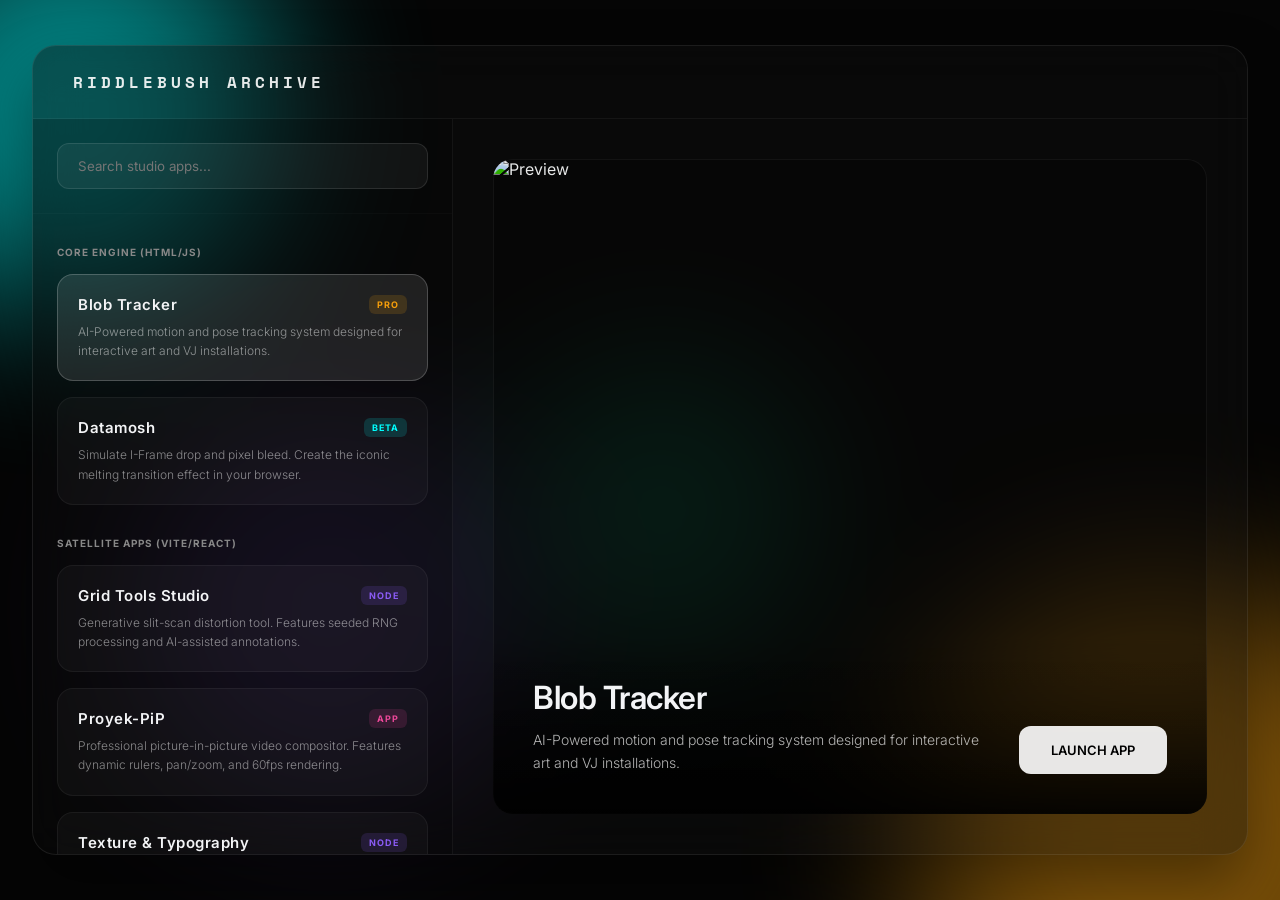
==== index.html @ 9d41159e "Update Lobby Add New App" ====
<!DOCTYPE html>
<html lang="en">
<head>
    <meta charset="UTF-8">
    <meta name="viewport" content="width=device-width, initial-scale=1.0, maximum-scale=1.0, user-scalable=no">
    <title>RBA System | Mega Studio</title>
    <link rel="manifest" href="manifest.json">
    <link rel="apple-touch-icon" href="logo.png">
    
    <style>
        @import url('https://fonts.googleapis.com/css2?family=Inter:wght@300;400;600&family=Space+Mono:wght@400;700&display=swap');

        * { margin: 0; padding: 0; box-sizing: border-box; }

        body {
            font-family: 'Inter', sans-serif;
            background-color: #050505;
            color: #f3f4f6;
            overflow-x: hidden;
            min-height: 100vh;
            display: flex;
            align-items: center;
            justify-content: center;
            position: relative;
        }

        /* --- Ambient Glow Background --- */
        .ambient-bg {
            position: fixed;
            top: 0; left: 0; width: 100vw; height: 100vh;
            overflow: hidden;
            z-index: -1;
            background: #050505;
        }
        .orb {
            position: absolute;
            border-radius: 50%;
            filter: blur(80px);
            opacity: 0.5;
            animation: float 20s infinite ease-in-out alternate;
        }
        .orb-1 { width: 400px; height: 400px; background: #00FFFF; top: -10%; left: -10%; }
        .orb-2 { width: 500px; height: 500px; background: #F59E0B; bottom: -20%; right: -10%; animation-delay: -5s; }
        .orb-3 { width: 300px; height: 300px; background: #10B981; top: 40%; left: 40%; opacity: 0.3; animation-delay: -10s; }
        .orb-4 { width: 400px; height: 400px; background: #8B5CF6; bottom: 10%; left: 10%; opacity: 0.2; animation-delay: -15s; }

        @keyframes float {
            0% { transform: translate(0, 0) scale(1); }
            100% { transform: translate(50px, 50px) scale(1.2); }
        }

        /* --- Glassmorphism Container --- */
        .glass-container {
            width: 95%;
            max-width: 1300px;
            height: 90vh;
            background: rgba(17, 17, 17, 0.4);
            backdrop-filter: blur(24px);
            -webkit-backdrop-filter: blur(24px);
            border: 1px solid rgba(255, 255, 255, 0.08);
            border-radius: 24px;
            box-shadow: 0 30px 60px rgba(0, 0, 0, 0.4);
            display: flex;
            flex-direction: column;
            overflow: hidden;
            position: relative;
        }

        header {
            display: flex;
            justify-content: space-between;
            align-items: center;
            padding: 24px 40px;
            border-bottom: 1px solid rgba(255, 255, 255, 0.05);
        }
        
        .logo { 
            font-family: 'Space Mono', monospace; 
            font-weight: 700; 
            font-size: 16px; 
            letter-spacing: 4px; 
            color: rgba(255, 255, 255, 0.9);
        }

        main {
            display: flex;
            flex: 1;
            overflow: hidden;
        }

        /* Sidebar Glass */
        .sidebar {
            width: 420px;
            border-right: 1px solid rgba(255, 255, 255, 0.05);
            display: flex;
            flex-direction: column;
            background: rgba(0, 0, 0, 0.2);
        }

        .search-container { padding: 24px; border-bottom: 1px solid rgba(255, 255, 255, 0.02);}
        .search-box {
            width: 100%; padding: 14px 20px; 
            background: rgba(255, 255, 255, 0.05); 
            border: 1px solid rgba(255, 255, 255, 0.1);
            border-radius: 12px; color: white; 
            font-family: 'Inter', sans-serif; 
            outline: none; transition: 0.3s;
        }
        .search-box:focus { background: rgba(255, 255, 255, 0.1); border-color: rgba(255, 255, 255, 0.2); }

        .tool-list {
            flex: 1; overflow-y: auto; padding: 24px; 
            display: flex; flex-direction: column; gap: 16px;
        }
        .tool-list::-webkit-scrollbar { width: 4px; }
        .tool-list::-webkit-scrollbar-thumb { background: rgba(255,255,255,0.1); border-radius: 4px; }

        .tool-card {
            background: rgba(255, 255, 255, 0.03); 
            border: 1px solid rgba(255, 255, 255, 0.05); 
            border-radius: 16px; padding: 20px; 
            cursor: pointer; transition: all 0.3s ease;
        }
        .tool-card:hover { 
            background: rgba(255, 255, 255, 0.08); 
            transform: translateY(-2px); 
        }
        .tool-card.active { 
            background: rgba(255, 255, 255, 0.1); 
            border-color: rgba(255, 255, 255, 0.2);
        }

        .tool-header { display: flex; justify-content: space-between; align-items: center; margin-bottom: 8px; }
        .tool-title { font-size: 15px; font-weight: 600; letter-spacing: 0.5px; }
        
        .badge { font-size: 9px; font-weight: 700; padding: 4px 8px; border-radius: 6px; letter-spacing: 1px;}
        .badge.pro { background: rgba(245, 158, 11, 0.15); color: #F59E0B; }
        .badge.beta { background: rgba(0, 255, 255, 0.15); color: #00FFFF; }
        .badge.node { background: rgba(139, 92, 246, 0.15); color: #8B5CF6; } 
        .badge.app { background: rgba(236, 72, 153, 0.15); color: #EC4899; }

        .tool-desc { font-size: 12px; color: rgba(255, 255, 255, 0.5); line-height: 1.6; font-weight: 300;}

        /* Preview Area */
        .preview-area {
            flex: 1; padding: 40px; display: flex; flex-direction: column;
            position: relative; justify-content: center; align-items: center;
        }
        
        .preview-wrapper {
            width: 100%; height: 100%; 
            border-radius: 20px; overflow: hidden;
            position: relative; 
            background: rgba(0, 0, 0, 0.3);
            box-shadow: inset 0 0 0 1px rgba(255, 255, 255, 0.05);
        }

        .preview-image { 
            width: 100%; height: 100%; object-fit: cover; 
            opacity: 0.9; transition: opacity 0.5s ease, transform 6s ease; 
            position: absolute; top: 0; left: 0;
            /* Codedex Vibe: High saturation & contrast */
            filter: saturate(1.5) contrast(1.1);
        }
        
        .preview-wrapper:hover .preview-image {
            transform: scale(1.08); /* Slow zoom effect */
        }
        
        .preview-overlay {
            position: absolute; bottom: 0; left: 0; right: 0; padding: 40px;
            background: linear-gradient(to top, rgba(0,0,0,0.9) 0%, rgba(0,0,0,0) 100%);
            display: flex; justify-content: space-between; align-items: flex-end;
            z-index: 2;
        }

        .preview-info h1 { font-size: 32px; font-weight: 600; margin-bottom: 12px; letter-spacing: -0.5px;}
        .preview-info p { color: rgba(255, 255, 255, 0.7); font-size: 14px; max-width: 450px; line-height: 1.6; font-weight: 300;}

        .launch-btn {
            background: rgba(255, 255, 255, 0.9); color: black; 
            border: none; padding: 16px 32px; border-radius: 12px;
            font-family: 'Inter', sans-serif; font-weight: 600; font-size: 13px; 
            cursor: pointer; transition: 0.3s; 
            text-decoration: none; display: inline-block; white-space: nowrap;
        }
        .launch-btn:hover { background: white; transform: scale(1.02); box-shadow: 0 10px 20px rgba(255, 255, 255, 0.1); }
        .launch-btn.external::after { content: ' ↗'; font-family: 'Space Mono'; font-weight: bold;}

        @media (max-width: 768px) {
            .glass-container { width: 100%; height: 100vh; border-radius: 0; border: none; }
            main { flex-direction: column; }
            header { padding: 20px; }
            .sidebar { width: 100%; border-right: none; overflow: visible; flex: none; height: 50vh;}
            .preview-area { order: -1; padding: 20px; flex: none; height: 40vh; }
            .preview-overlay { padding: 20px; flex-direction: column; align-items: flex-start; gap: 16px; }
            .launch-btn { width: 100%; text-align: center; }
        }
    </style>
</head>
<body>

    <div class="ambient-bg">
        <div class="orb orb-1"></div>
        <div class="orb orb-2"></div>
        <div class="orb orb-3"></div>
        <div class="orb orb-4"></div>
    </div>

    <div class="glass-container">
        <header>
            <div class="logo">RIDDLEBUSH ARCHIVE</div>
        </header>

        <main>
            <aside class="sidebar">
                <div class="search-container">
                    <input type="text" class="search-box" placeholder="Search studio apps...">
                </div>

                <div class="tool-list">
                    <!-- SECTION: CORE TOOLS (LOKAL) -->
                    <div style="font-size: 10px; color: #888; font-weight: 700; letter-spacing: 1px; margin-top: 8px;">CORE ENGINE (HTML/JS)</div>
                    
                    <div class="tool-card active" onclick="selectTool('tracker', this)">
                        <div class="tool-header">
                            <div class="tool-title">Blob Tracker</div>
                            <span class="badge pro">PRO</span>
                        </div>
                        <p class="tool-desc">AI-Powered motion and pose tracking system designed for interactive art and VJ installations.</p>
                    </div>

                    <div class="tool-card" onclick="selectTool('datamosh', this)">
                        <div class="tool-header">
                            <div class="tool-title">Datamosh</div>
                            <span class="badge beta">BETA</span>
                        </div>
                        <p class="tool-desc">Simulate I-Frame drop and pixel bleed. Create the iconic melting transition effect in your browser.</p>
                    </div>

                    <!-- SECTION: SATELLITE APPS (NODE.JS / VITE) -->
                    <div style="font-size: 10px; color: #888; font-weight: 700; letter-spacing: 1px; margin-top: 16px;">SATELLITE APPS (VITE/REACT)</div>

                    <!-- 1. GRID TOOLS -->
                    <div class="tool-card" onclick="selectTool('gridtools', this)">
                        <div class="tool-header">
                            <div class="tool-title">Grid Tools Studio</div>
                            <span class="badge node">NODE</span>
                        </div>
                        <p class="tool-desc">Generative slit-scan distortion tool. Features seeded RNG processing and AI-assisted annotations.</p>
                    </div>

                    <!-- 2. PROYEK PiP -->
                    <div class="tool-card" onclick="selectTool('proyek_pip', this)">
                        <div class="tool-header">
                            <div class="tool-title">Proyek-PiP</div>
                            <span class="badge app">APP</span>
                        </div>
                        <p class="tool-desc">Professional picture-in-picture video compositor. Features dynamic rulers, pan/zoom, and 60fps rendering.</p>
                    </div>

                    <!-- 3. EDITOR TTS -->
                    <div class="tool-card" onclick="selectTool('editor_tts', this)">
                        <div class="tool-header">
                            <div class="tool-title">Texture & Typography</div>
                            <span class="badge node">NODE</span>
                        </div>
                        <p class="tool-desc">Advanced typography and texture layout studio. Create cyberpunk grids, poster collages, and dynamic blending.</p>
                    </div>

                    <!-- 4. BLUEPRINT GENERATOR (APLIKASI BARU KITA) -->
                    <div class="tool-card" onclick="selectTool('generator', this)">
                        <div class="tool-header">
                            <div class="tool-title">Blueprint Data Engine</div>
                            <span class="badge node">NODE</span>
                        </div>
                        <p class="tool-desc">Generative architectural blueprints, custom typography stamps, and data-driven assets with dynamic gravity nodes.</p>
                    </div>
                </div>
            </aside>

            <section class="preview-area">
                <div class="preview-wrapper">
                    <!-- Default image to Blob Tracker -->
                    <img id="preview-img" src="https://images.unsplash.com/photo-1618005182384-a83a8bd57fbe?q=80&w=1000&auto=format&fit=crop" class="preview-image" alt="Preview">
                    
                    <div class="preview-overlay">
                        <div class="preview-info">
                            <h1 id="preview-title">Blob Tracker</h1>
                            <p id="preview-desc">AI-Powered motion and pose tracking system designed for interactive art and VJ installations.</p>
                        </div>
                        <a class='launch-btn' href='tracker.html' id='launch-link'>
                            LAUNCH APP
                        </a>
                    </div>
                </div>
            </section>
        </main>
    </div>

    <script>
        const tools = {
            // --- CORE TOOLS (SAME DIRECTORY) ---
            'tracker': {
                title: 'Blob Tracker',
                desc: 'AI-Powered motion and pose tracking system designed for interactive art and VJ installations.',
                // 3D Fluid Glass
                img: 'https://images.unsplash.com/photo-1618005182384-a83a8bd57fbe?q=80&w=1000&auto=format&fit=crop', 
                link: 'tracker.html',
                isExternal: false
            },
            'datamosh': {
                title: 'Datamosh',
                desc: 'Simulate I-Frame drop and pixel bleed. Create the iconic melting transition effect directly in your browser.',
                // 3D Glitchy Blocks
                img: 'https://images.unsplash.com/photo-1604871000636-074fa5117945?q=80&w=1000&auto=format&fit=crop', 
                link: 'datamosh.html',
                isExternal: false
            },

            // --- SATELLITE APPS (EXTERNAL VITE/NODE.JS) ---
            'gridtools': {
                title: 'Grid Tools Studio',
                desc: 'Generative slit-scan distortion tool. Features seeded RNG processing and AI-assisted aesthetic keyword annotations.',
                // 3D Neon Grid / Lasers
                img: 'https://images.unsplash.com/photo-1614850523459-c2f4c699c52e?q=80&w=1000&auto=format&fit=crop', 
                link: 'https://gridtools-liard.vercel.app', 
                isExternal: true
            },
            'proyek_pip': {
                title: 'Proyek-PiP Compositor',
                desc: 'Professional picture-in-picture video compositor. Features dynamic rulers, pan/zoom workspace, and 60fps real-time rendering.',
                // 3D Floating Isometric UI Glass
                img: 'https://images.unsplash.com/photo-1633412802994-5c058f151b66?q=80&w=1000&auto=format&fit=crop', 
                link: 'https://pip-editor.vercel.app',
                isExternal: true
            },
            'editor_tts': {
                title: 'Texture & Typography Studio',
                desc: 'Advanced typography and texture layout studio. Create cyberpunk grids, poster collages, and dynamic layer blending.',
                // 3D Vibrant Abstract Shapes
                img: 'https://images.unsplash.com/photo-1620641788421-7a1c342ea42e?q=80&w=1000&auto=format&fit=crop', 
                link: 'https://editor-tts.vercel.app',
                isExternal: true
            },
            
            // --- APLIKASI BARU (BLUEPRINT DATA ENGINE) ---
            'generator': {
                title: 'Blueprint Data Engine',
                desc: 'Create generative architectural blueprints, custom typography stamps, and data-driven visual assets with dynamic gravity nodes.',
                // GAMBAR UNGU-BIRU ABSTRAK YANG DIJAMIN 100% BEKERJA 
                img: 'https://images.unsplash.com/photo-1579546929518-9e396f3cc809?q=80&w=1000&auto=format&fit=crop', 
                link: 'https://riddlebush-generator.vercel.app/',
                isExternal: true
            }
        };

        function selectTool(toolId, element) {
            document.querySelectorAll('.tool-card').forEach(card => card.classList.remove('active'));
            element.classList.add('active');

            const data = tools[toolId];
            
            // Image transition animation
            const imgEl = document.getElementById('preview-img');
            imgEl.style.opacity = 0;
            setTimeout(() => {
                imgEl.src = data.img;
                imgEl.style.opacity = 0.9; // Match CSS opacity
            }, 300);
            
            document.getElementById('preview-title').textContent = data.title;
            document.getElementById('preview-desc').textContent = data.desc;
            
            const launchBtn = document.getElementById('launch-link');
            launchBtn.href = data.link;

            // Handle external apps (open in new tab & update styling)
            if (data.isExternal) {
                launchBtn.target = '_blank';
                launchBtn.textContent = 'LAUNCH EXTERNAL APP';
                launchBtn.classList.add('external');
            } else {
                launchBtn.target = '_self';
                launchBtn.textContent = 'LAUNCH APP';
                launchBtn.classList.remove('external');
            }
        }
        
        // PWA Setup
        const isSecureEnv = window.location.protocol === 'https:' || window.location.protocol === 'http:';
        if ('serviceWorker' in navigator && isSecureEnv && !window.location.href.startsWith('blob:')) {
            window.addEventListener('load', () => {
                navigator.serviceWorker.register('./sw.js').then(reg => {
                    reg.onupdatefound = () => {
                        const installingWorker = reg.installing;
                        installingWorker.onstatechange = () => {
                            if (installingWorker.state === 'installed' && navigator.serviceWorker.controller) {
                                window.location.reload();
                            }
                        };
                    };
                }).catch(err => console.log('Service Worker Error:', err));
            });
        }
    </script>
</body>
</html>
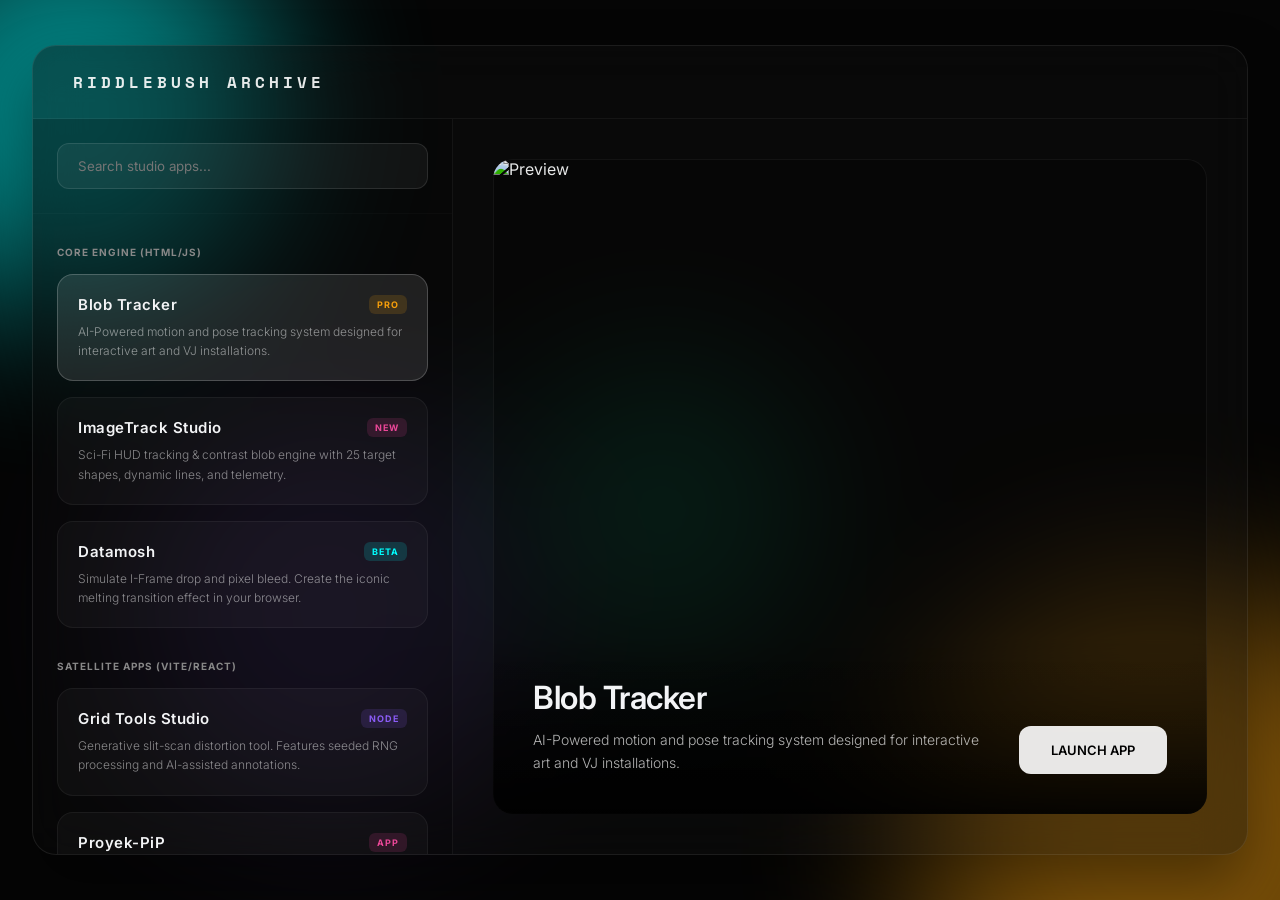
==== commit 826cb109: "Add ImageTrack Studio as new core app" ====
--- a/index.html
+++ b/index.html
@@ -230,6 +230,14 @@
                         <p class="tool-desc">AI-Powered motion and pose tracking system designed for interactive art and VJ installations.</p>
                     </div>
 
+                    <div class="tool-card" onclick="selectTool('imagetrack', this)">
+                        <div class="tool-header">
+                            <div class="tool-title">ImageTrack Studio</div>
+                            <span class="badge app">NEW</span>
+                        </div>
+                        <p class="tool-desc">Sci-Fi HUD tracking & contrast blob engine with 25 target shapes, dynamic lines, and telemetry.</p>
+                    </div>
+
                     <div class="tool-card" onclick="selectTool('datamosh', this)">
                         <div class="tool-header">
                             <div class="tool-title">Datamosh</div>
@@ -309,6 +317,14 @@
                 link: 'tracker.html',
                 isExternal: false
             },
+            'imagetrack': {
+                title: 'ImageTrack Studio',
+                desc: 'Creative object & contrast HUD tracking system with 25 customizable target shapes, algorithmic scan modes, and generative lines.',
+                // Futuristic Cyberpunk HUD Network
+                img: 'https://images.unsplash.com/photo-1550751827-4bd374c3f58b?q=80&w=1000&auto=format&fit=crop', 
+                link: 'imagetrack/index.html',
+                isExternal: false
+            },
             'datamosh': {
                 title: 'Datamosh',
                 desc: 'Simulate I-Frame drop and pixel bleed. Create the iconic melting transition effect directly in your browser.',
@@ -324,7 +340,7 @@
                 desc: 'Generative slit-scan distortion tool. Features seeded RNG processing and AI-assisted aesthetic keyword annotations.',
                 // 3D Neon Grid / Lasers
                 img: 'https://images.unsplash.com/photo-1614850523459-c2f4c699c52e?q=80&w=1000&auto=format&fit=crop', 
-                link: 'https://gridtools-liard.vercel.app', 
+                link: 'https://riddlebushgridtools.vercel.app/', 
                 isExternal: true
             },
             'proyek_pip': {
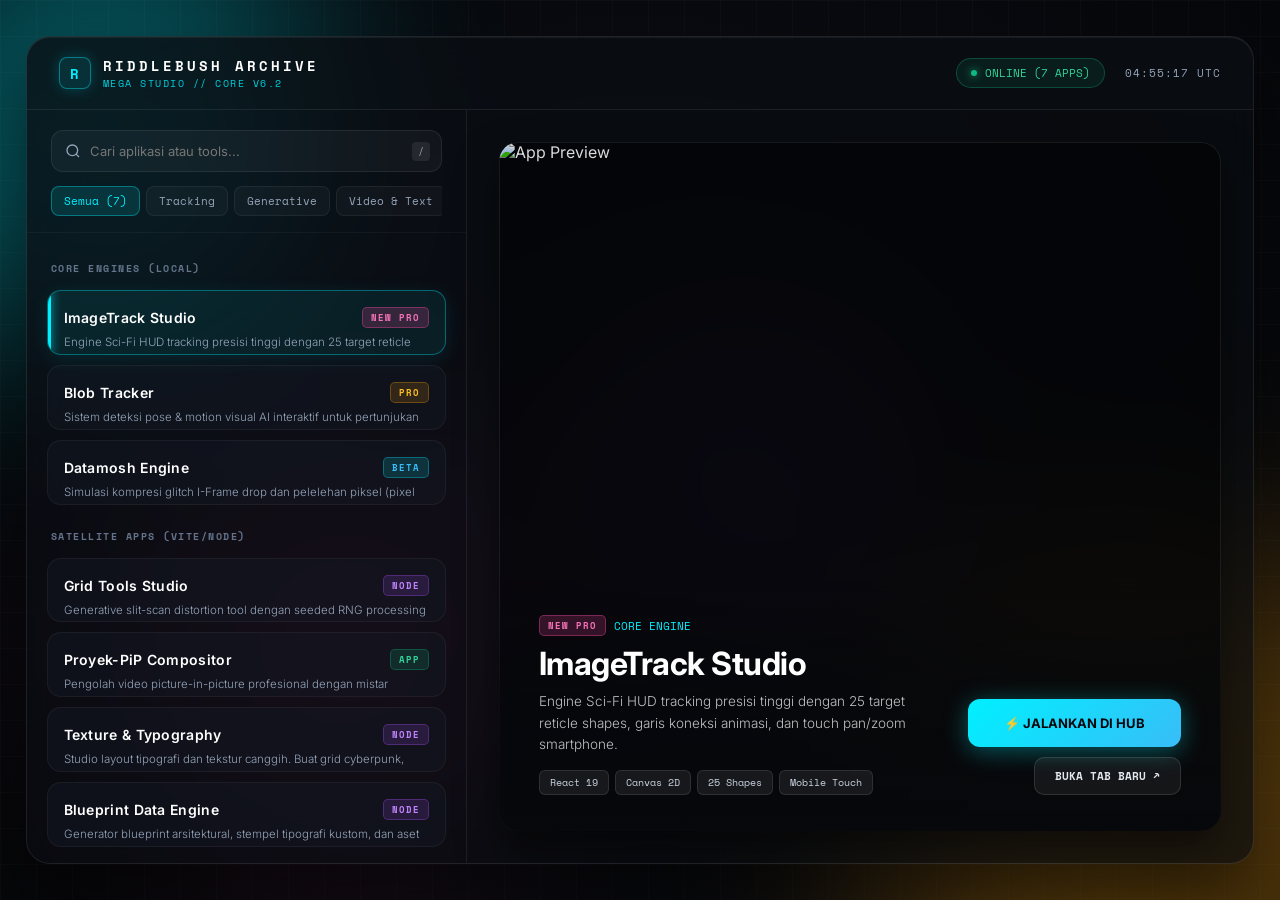
==== commit 2bfa1a53: "Update index" ====
--- a/index.html
+++ b/index.html
@@ -1,200 +1,609 @@
 <!DOCTYPE html>
-<html lang="en">
+<html lang="id">
 <head>
     <meta charset="UTF-8">
     <meta name="viewport" content="width=device-width, initial-scale=1.0, maximum-scale=1.0, user-scalable=no">
-    <title>RBA System | Mega Studio</title>
+    <title>RBA System | Mega Studio Hub</title>
     <link rel="manifest" href="manifest.json">
     <link rel="apple-touch-icon" href="logo.png">
+    <link rel="icon" type="image/png" href="logo.png">
+    
+    <link rel="preconnect" href="https://fonts.googleapis.com">
+    <link rel="preconnect" href="https://fonts.gstatic.com" crossorigin>
+    <link href="https://fonts.googleapis.com/css2?family=Inter:wght@300;400;500;600;700&family=Space+Mono:ital,wght@0,400;0,700;1,400&display=swap" rel="stylesheet">
     
     <style>
-        @import url('https://fonts.googleapis.com/css2?family=Inter:wght@300;400;600&family=Space+Mono:wght@400;700&display=swap');
+        :root {
+            --bg-base: #06070a;
+            --surface-glass: rgba(14, 17, 24, 0.65);
+            --surface-card: rgba(22, 27, 38, 0.45);
+            --surface-hover: rgba(32, 40, 58, 0.6);
+            --border-glass: rgba(255, 255, 255, 0.08);
+            --border-focus: rgba(0, 240, 255, 0.4);
+            --accent-cyan: #00f0ff;
+            --accent-amber: #f59e0b;
+            --accent-emerald: #10b981;
+            --accent-purple: #a855f7;
+            --accent-pink: #ec4899;
+            --text-main: #f8fafc;
+            --text-muted: #94a3b8;
+        }
 
         * { margin: 0; padding: 0; box-sizing: border-box; }
 
         body {
             font-family: 'Inter', sans-serif;
-            background-color: #050505;
-            color: #f3f4f6;
+            background-color: var(--bg-base);
+            color: var(--text-main);
             overflow-x: hidden;
             min-height: 100vh;
             display: flex;
             align-items: center;
             justify-content: center;
             position: relative;
-        }
-
-        /* --- Ambient Glow Background --- */
+            user-select: none;
+        }
+
+        /* --- Ambient Background Glow Orbs --- */
         .ambient-bg {
             position: fixed;
             top: 0; left: 0; width: 100vw; height: 100vh;
             overflow: hidden;
             z-index: -1;
-            background: #050505;
+            background: radial-gradient(circle at 50% 50%, #0c0f17 0%, #06070a 100%);
         }
         .orb {
             position: absolute;
             border-radius: 50%;
-            filter: blur(80px);
-            opacity: 0.5;
-            animation: float 20s infinite ease-in-out alternate;
-        }
-        .orb-1 { width: 400px; height: 400px; background: #00FFFF; top: -10%; left: -10%; }
-        .orb-2 { width: 500px; height: 500px; background: #F59E0B; bottom: -20%; right: -10%; animation-delay: -5s; }
-        .orb-3 { width: 300px; height: 300px; background: #10B981; top: 40%; left: 40%; opacity: 0.3; animation-delay: -10s; }
-        .orb-4 { width: 400px; height: 400px; background: #8B5CF6; bottom: 10%; left: 10%; opacity: 0.2; animation-delay: -15s; }
+            filter: blur(100px);
+            opacity: 0.35;
+            animation: float 25s infinite ease-in-out alternate;
+        }
+        .orb-1 { width: 450px; height: 450px; background: var(--accent-cyan); top: -10%; left: -10%; }
+        .orb-2 { width: 550px; height: 550px; background: var(--accent-amber); bottom: -20%; right: -10%; animation-delay: -6s; }
+        .orb-3 { width: 350px; height: 350px; background: var(--accent-purple); top: 35%; left: 45%; opacity: 0.25; animation-delay: -12s; }
+        .orb-4 { width: 420px; height: 420px; background: var(--accent-pink); bottom: 5%; left: 10%; opacity: 0.2; animation-delay: -18s; }
 
         @keyframes float {
             0% { transform: translate(0, 0) scale(1); }
-            100% { transform: translate(50px, 50px) scale(1.2); }
-        }
-
-        /* --- Glassmorphism Container --- */
+            50% { transform: translate(40px, -30px) scale(1.15); }
+            100% { transform: translate(-30px, 50px) scale(0.95); }
+        }
+
+        /* Subtle grid overlay */
+        .ambient-grid {
+            position: fixed;
+            inset: 0;
+            background-image: linear-gradient(rgba(255, 255, 255, 0.02) 1px, transparent 1px),
+                              linear-gradient(90deg, rgba(255, 255, 255, 0.02) 1px, transparent 1px);
+            background-size: 36px 36px;
+            pointer-events: none;
+            z-index: -1;
+        }
+
+        /* --- Glass Container --- */
         .glass-container {
-            width: 95%;
-            max-width: 1300px;
-            height: 90vh;
-            background: rgba(17, 17, 17, 0.4);
-            backdrop-filter: blur(24px);
-            -webkit-backdrop-filter: blur(24px);
-            border: 1px solid rgba(255, 255, 255, 0.08);
+            width: 96%;
+            max-width: 1360px;
+            height: 92vh;
+            background: var(--surface-glass);
+            backdrop-filter: blur(28px);
+            -webkit-backdrop-filter: blur(28px);
+            border: 1px solid var(--border-glass);
             border-radius: 24px;
-            box-shadow: 0 30px 60px rgba(0, 0, 0, 0.4);
+            box-shadow: 0 35px 70px rgba(0, 0, 0, 0.6), inset 0 1px 0 rgba(255, 255, 255, 0.1);
             display: flex;
             flex-direction: column;
             overflow: hidden;
             position: relative;
         }
 
+        /* --- Header --- */
         header {
             display: flex;
             justify-content: space-between;
             align-items: center;
-            padding: 24px 40px;
-            border-bottom: 1px solid rgba(255, 255, 255, 0.05);
-        }
-        
-        .logo { 
-            font-family: 'Space Mono', monospace; 
-            font-weight: 700; 
-            font-size: 16px; 
-            letter-spacing: 4px; 
-            color: rgba(255, 255, 255, 0.9);
-        }
-
+            padding: 18px 32px;
+            border-bottom: 1px solid var(--border-glass);
+            background: rgba(8, 10, 15, 0.4);
+        }
+
+        .brand {
+            display: flex;
+            align-items: center;
+            gap: 12px;
+        }
+        .brand-logo {
+            width: 32px;
+            height: 32px;
+            border-radius: 8px;
+            background: rgba(0, 240, 255, 0.1);
+            border: 1px solid rgba(0, 240, 255, 0.4);
+            display: flex;
+            align-items: center;
+            justify-content: center;
+            color: var(--accent-cyan);
+            font-family: 'Space Mono', monospace;
+            font-weight: 700;
+            font-size: 14px;
+            box-shadow: 0 0 15px rgba(0, 240, 255, 0.2);
+        }
+        .brand-text {
+            display: flex;
+            flex-direction: column;
+        }
+        .logo-title {
+            font-family: 'Space Mono', monospace;
+            font-weight: 700;
+            font-size: 14px;
+            letter-spacing: 3px;
+            color: #ffffff;
+        }
+        .logo-sub {
+            font-size: 10px;
+            color: var(--accent-cyan);
+            letter-spacing: 1.5px;
+            font-family: 'Space Mono', monospace;
+            opacity: 0.85;
+        }
+
+        .header-status {
+            display: flex;
+            align-items: center;
+            gap: 20px;
+            font-family: 'Space Mono', monospace;
+            font-size: 11px;
+        }
+        .status-pill {
+            display: flex;
+            align-items: center;
+            gap: 8px;
+            padding: 6px 14px;
+            border-radius: 20px;
+            background: rgba(16, 185, 129, 0.1);
+            border: 1px solid rgba(16, 185, 129, 0.3);
+            color: #34d399;
+        }
+        .status-dot {
+            width: 6px;
+            height: 6px;
+            border-radius: 50%;
+            background: #10b981;
+            box-shadow: 0 0 8px #10b981;
+            animation: pulse 2s infinite;
+        }
+        @keyframes pulse {
+            0%, 100% { opacity: 1; transform: scale(1); }
+            50% { opacity: 0.4; transform: scale(0.8); }
+        }
+
+        .clock-display {
+            color: var(--text-muted);
+            letter-spacing: 1px;
+        }
+
+        /* --- Main Workspace --- */
         main {
             display: flex;
             flex: 1;
             overflow: hidden;
-        }
-
-        /* Sidebar Glass */
+            position: relative;
+        }
+
+        /* --- Left Sidebar / Tools Explorer --- */
         .sidebar {
-            width: 420px;
-            border-right: 1px solid rgba(255, 255, 255, 0.05);
+            width: 440px;
+            border-right: 1px solid var(--border-glass);
             display: flex;
             flex-direction: column;
+            background: rgba(6, 8, 12, 0.35);
+        }
+
+        .sidebar-controls {
+            padding: 20px 24px 14px 24px;
+            display: flex;
+            flex-direction: column;
+            gap: 14px;
+            border-bottom: 1px solid rgba(255, 255, 255, 0.04);
+        }
+
+        .search-box-wrapper {
+            position: relative;
+            display: flex;
+            align-items: center;
+        }
+        .search-box {
+            width: 100%;
+            padding: 12px 16px 12px 38px;
+            background: rgba(255, 255, 255, 0.04);
+            border: 1px solid rgba(255, 255, 255, 0.08);
+            border-radius: 12px;
+            color: white;
+            font-family: 'Inter', sans-serif;
+            font-size: 13px;
+            outline: none;
+            transition: all 0.25s ease;
+        }
+        .search-box:focus {
+            background: rgba(255, 255, 255, 0.08);
+            border-color: var(--accent-cyan);
+            box-shadow: 0 0 20px rgba(0, 240, 255, 0.15);
+        }
+        .search-icon {
+            position: absolute;
+            left: 14px;
+            color: var(--text-muted);
+            pointer-events: none;
+        }
+        .search-shortcut {
+            position: absolute;
+            right: 12px;
+            font-family: 'Space Mono', monospace;
+            font-size: 10px;
+            background: rgba(255, 255, 255, 0.08);
+            padding: 2px 6px;
+            border-radius: 4px;
+            color: var(--text-muted);
+            pointer-events: none;
+        }
+
+        /* Category Filter Tabs */
+        .filter-tabs {
+            display: flex;
+            gap: 6px;
+            overflow-x: auto;
+            scrollbar-width: none;
+            padding-bottom: 2px;
+        }
+        .filter-tabs::-webkit-scrollbar { display: none; }
+
+        .filter-btn {
+            padding: 6px 12px;
+            border-radius: 8px;
+            background: rgba(255, 255, 255, 0.03);
+            border: 1px solid rgba(255, 255, 255, 0.06);
+            color: var(--text-muted);
+            font-size: 11px;
+            font-weight: 500;
+            font-family: 'Space Mono', monospace;
+            cursor: pointer;
+            white-space: nowrap;
+            transition: all 0.2s;
+        }
+        .filter-btn:hover {
+            color: white;
+            background: rgba(255, 255, 255, 0.08);
+        }
+        .filter-btn.active {
+            color: var(--accent-cyan);
+            background: rgba(0, 240, 255, 0.12);
+            border-color: rgba(0, 240, 255, 0.35);
+        }
+
+        /* Tool Cards List */
+        .tool-list {
+            flex: 1;
+            overflow-y: auto;
+            padding: 16px 20px;
+            display: flex;
+            flex-direction: column;
+            gap: 10px;
+        }
+        .tool-list::-webkit-scrollbar { width: 5px; }
+        .tool-list::-webkit-scrollbar-thumb {
+            background: rgba(255, 255, 255, 0.1);
+            border-radius: 4px;
+        }
+
+        .category-header {
+            font-size: 10px;
+            color: #64748b;
+            font-family: 'Space Mono', monospace;
+            font-weight: 700;
+            letter-spacing: 1.5px;
+            margin: 12px 4px 4px 4px;
+            text-transform: uppercase;
+        }
+
+        .tool-card {
+            background: var(--surface-card);
+            border: 1px solid rgba(255, 255, 255, 0.05);
+            border-radius: 14px;
+            padding: 16px;
+            cursor: pointer;
+            transition: all 0.25s cubic-bezier(0.16, 1, 0.3, 1);
+            position: relative;
+            overflow: hidden;
+        }
+        .tool-card::before {
+            content: "";
+            position: absolute;
+            top: 0; left: 0; width: 3px; height: 100%;
+            background: transparent;
+            transition: all 0.25s;
+        }
+        .tool-card:hover {
+            background: var(--surface-hover);
+            transform: translateY(-2px);
+            border-color: rgba(255, 255, 255, 0.12);
+        }
+        .tool-card.active {
+            background: rgba(0, 240, 255, 0.08);
+            border-color: rgba(0, 240, 255, 0.35);
+            box-shadow: 0 4px 20px rgba(0, 240, 255, 0.1);
+        }
+        .tool-card.active::before {
+            background: var(--accent-cyan);
+            box-shadow: 0 0 10px var(--accent-cyan);
+        }
+
+        .tool-header {
+            display: flex;
+            justify-content: space-between;
+            align-items: center;
+            margin-bottom: 6px;
+        }
+        .tool-title {
+            font-size: 14px;
+            font-weight: 600;
+            letter-spacing: 0.3px;
+            color: #ffffff;
+        }
+
+        .badge {
+            font-size: 9px;
+            font-weight: 700;
+            font-family: 'Space Mono', monospace;
+            padding: 3px 8px;
+            border-radius: 5px;
+            letter-spacing: 1px;
+            text-transform: uppercase;
+        }
+        .badge.new { background: rgba(236, 72, 153, 0.2); color: #f472b6; border: 1px solid rgba(236, 72, 153, 0.4); }
+        .badge.pro { background: rgba(245, 158, 11, 0.15); color: #fbbf24; border: 1px solid rgba(245, 158, 11, 0.3); }
+        .badge.beta { background: rgba(0, 240, 255, 0.15); color: #38bdf8; border: 1px solid rgba(0, 240, 255, 0.3); }
+        .badge.node { background: rgba(168, 85, 247, 0.15); color: #c084fc; border: 1px solid rgba(168, 85, 247, 0.3); }
+        .badge.app { background: rgba(16, 185, 129, 0.15); color: #34d399; border: 1px solid rgba(16, 185, 129, 0.3); }
+
+        .tool-desc {
+            font-size: 11.5px;
+            color: var(--text-muted);
+            line-height: 1.5;
+            font-weight: 300;
+        }
+
+        /* --- Right Preview Area --- */
+        .preview-area {
+            flex: 1;
+            padding: 32px;
+            display: flex;
+            flex-direction: column;
+            position: relative;
+            justify-content: center;
+            align-items: center;
             background: rgba(0, 0, 0, 0.2);
         }
 
-        .search-container { padding: 24px; border-bottom: 1px solid rgba(255, 255, 255, 0.02);}
-        .search-box {
-            width: 100%; padding: 14px 20px; 
-            background: rgba(255, 255, 255, 0.05); 
+        .preview-wrapper {
+            width: 100%;
+            height: 100%;
+            border-radius: 20px;
+            overflow: hidden;
+            position: relative;
+            background: rgba(0, 0, 0, 0.5);
+            box-shadow: inset 0 0 0 1px rgba(255, 255, 255, 0.08), 0 20px 40px rgba(0, 0, 0, 0.5);
+        }
+
+        .preview-image {
+            width: 100%;
+            height: 100%;
+            object-fit: cover;
+            opacity: 0.85;
+            transition: opacity 0.4s ease, transform 6s cubic-bezier(0.16, 1, 0.3, 1);
+            position: absolute;
+            top: 0; left: 0;
+            filter: saturate(1.4) contrast(1.1);
+        }
+        .preview-wrapper:hover .preview-image {
+            transform: scale(1.05);
+        }
+
+        .preview-overlay {
+            position: absolute;
+            bottom: 0; left: 0; right: 0;
+            padding: 36px 40px;
+            background: linear-gradient(to top, rgba(6, 8, 12, 0.95) 0%, rgba(6, 8, 12, 0.6) 60%, transparent 100%);
+            display: flex;
+            justify-content: space-between;
+            align-items: flex-end;
+            z-index: 2;
+            gap: 24px;
+        }
+
+        .preview-info {
+            max-width: 600px;
+        }
+        .preview-meta {
+            display: flex;
+            align-items: center;
+            gap: 8px;
+            margin-bottom: 8px;
+        }
+        .preview-tags {
+            display: flex;
+            gap: 6px;
+            flex-wrap: wrap;
+            margin-top: 14px;
+        }
+        .tag-pill {
+            font-size: 10px;
+            font-family: 'Space Mono', monospace;
+            padding: 4px 10px;
+            border-radius: 6px;
+            background: rgba(255, 255, 255, 0.07);
             border: 1px solid rgba(255, 255, 255, 0.1);
-            border-radius: 12px; color: white; 
-            font-family: 'Inter', sans-serif; 
-            outline: none; transition: 0.3s;
-        }
-        .search-box:focus { background: rgba(255, 255, 255, 0.1); border-color: rgba(255, 255, 255, 0.2); }
-
-        .tool-list {
-            flex: 1; overflow-y: auto; padding: 24px; 
-            display: flex; flex-direction: column; gap: 16px;
-        }
-        .tool-list::-webkit-scrollbar { width: 4px; }
-        .tool-list::-webkit-scrollbar-thumb { background: rgba(255,255,255,0.1); border-radius: 4px; }
-
-        .tool-card {
-            background: rgba(255, 255, 255, 0.03); 
-            border: 1px solid rgba(255, 255, 255, 0.05); 
-            border-radius: 16px; padding: 20px; 
-            cursor: pointer; transition: all 0.3s ease;
-        }
-        .tool-card:hover { 
-            background: rgba(255, 255, 255, 0.08); 
-            transform: translateY(-2px); 
-        }
-        .tool-card.active { 
-            background: rgba(255, 255, 255, 0.1); 
-            border-color: rgba(255, 255, 255, 0.2);
-        }
-
-        .tool-header { display: flex; justify-content: space-between; align-items: center; margin-bottom: 8px; }
-        .tool-title { font-size: 15px; font-weight: 600; letter-spacing: 0.5px; }
-        
-        .badge { font-size: 9px; font-weight: 700; padding: 4px 8px; border-radius: 6px; letter-spacing: 1px;}
-        .badge.pro { background: rgba(245, 158, 11, 0.15); color: #F59E0B; }
-        .badge.beta { background: rgba(0, 255, 255, 0.15); color: #00FFFF; }
-        .badge.node { background: rgba(139, 92, 246, 0.15); color: #8B5CF6; } 
-        .badge.app { background: rgba(236, 72, 153, 0.15); color: #EC4899; }
-
-        .tool-desc { font-size: 12px; color: rgba(255, 255, 255, 0.5); line-height: 1.6; font-weight: 300;}
-
-        /* Preview Area */
-        .preview-area {
-            flex: 1; padding: 40px; display: flex; flex-direction: column;
-            position: relative; justify-content: center; align-items: center;
-        }
-        
-        .preview-wrapper {
-            width: 100%; height: 100%; 
-            border-radius: 20px; overflow: hidden;
-            position: relative; 
-            background: rgba(0, 0, 0, 0.3);
-            box-shadow: inset 0 0 0 1px rgba(255, 255, 255, 0.05);
-        }
-
-        .preview-image { 
-            width: 100%; height: 100%; object-fit: cover; 
-            opacity: 0.9; transition: opacity 0.5s ease, transform 6s ease; 
-            position: absolute; top: 0; left: 0;
-            /* Codedex Vibe: High saturation & contrast */
-            filter: saturate(1.5) contrast(1.1);
-        }
-        
-        .preview-wrapper:hover .preview-image {
-            transform: scale(1.08); /* Slow zoom effect */
-        }
-        
-        .preview-overlay {
-            position: absolute; bottom: 0; left: 0; right: 0; padding: 40px;
-            background: linear-gradient(to top, rgba(0,0,0,0.9) 0%, rgba(0,0,0,0) 100%);
-            display: flex; justify-content: space-between; align-items: flex-end;
-            z-index: 2;
-        }
-
-        .preview-info h1 { font-size: 32px; font-weight: 600; margin-bottom: 12px; letter-spacing: -0.5px;}
-        .preview-info p { color: rgba(255, 255, 255, 0.7); font-size: 14px; max-width: 450px; line-height: 1.6; font-weight: 300;}
-
-        .launch-btn {
-            background: rgba(255, 255, 255, 0.9); color: black; 
-            border: none; padding: 16px 32px; border-radius: 12px;
-            font-family: 'Inter', sans-serif; font-weight: 600; font-size: 13px; 
-            cursor: pointer; transition: 0.3s; 
-            text-decoration: none; display: inline-block; white-space: nowrap;
-        }
-        .launch-btn:hover { background: white; transform: scale(1.02); box-shadow: 0 10px 20px rgba(255, 255, 255, 0.1); }
-        .launch-btn.external::after { content: ' ↗'; font-family: 'Space Mono'; font-weight: bold;}
-
-        @media (max-width: 768px) {
-            .glass-container { width: 100%; height: 100vh; border-radius: 0; border: none; }
+            color: #cbd5e1;
+        }
+
+        .preview-info h1 {
+            font-size: 32px;
+            font-weight: 700;
+            letter-spacing: -0.5px;
+            color: #ffffff;
+            margin-bottom: 8px;
+        }
+        .preview-info p {
+            color: rgba(255, 255, 255, 0.75);
+            font-size: 13.5px;
+            line-height: 1.6;
+            font-weight: 300;
+        }
+
+        .preview-actions {
+            display: flex;
+            flex-direction: column;
+            gap: 10px;
+            align-items: flex-end;
+        }
+
+        .launch-btn-primary {
+            background: linear-gradient(135deg, #00f0ff 0%, #38bdf8 100%);
+            color: #05070d;
+            border: none;
+            padding: 16px 36px;
+            border-radius: 12px;
+            font-family: 'Inter', sans-serif;
+            font-weight: 700;
+            font-size: 13px;
+            cursor: pointer;
+            transition: all 0.25s ease;
+            text-decoration: none;
+            display: inline-flex;
+            align-items: center;
+            gap: 8px;
+            white-space: nowrap;
+            box-shadow: 0 4px 25px rgba(0, 240, 255, 0.35);
+        }
+        .launch-btn-primary:hover {
+            transform: translateY(-2px) scale(1.02);
+            box-shadow: 0 6px 30px rgba(0, 240, 255, 0.5);
+            background: #ffffff;
+        }
+        .launch-btn-primary:active { transform: scale(0.98); }
+
+        .launch-btn-secondary {
+            background: rgba(255, 255, 255, 0.06);
+            color: #e2e8f0;
+            border: 1px solid rgba(255, 255, 255, 0.12);
+            padding: 10px 20px;
+            border-radius: 10px;
+            font-family: 'Space Mono', monospace;
+            font-size: 11px;
+            font-weight: 600;
+            cursor: pointer;
+            transition: 0.2s;
+            text-decoration: none;
+            display: inline-flex;
+            align-items: center;
+            gap: 6px;
+        }
+        .launch-btn-secondary:hover {
+            background: rgba(255, 255, 255, 0.12);
+            border-color: rgba(255, 255, 255, 0.25);
+            color: #ffffff;
+        }
+
+        /* --- Fullscreen In-App Runner Frame (Modal) --- */
+        .app-runner-overlay {
+            position: fixed;
+            inset: 0;
+            background: #06070a;
+            z-index: 100;
+            display: none;
+            flex-direction: column;
+        }
+        .app-runner-overlay.open { display: flex; }
+
+        .runner-nav {
+            height: 48px;
+            background: #0d111a;
+            border-bottom: 1px solid rgba(255, 255, 255, 0.08);
+            display: flex;
+            justify-content: space-between;
+            align-items: center;
+            padding: 0 20px;
+        }
+        .runner-title-box {
+            display: flex;
+            align-items: center;
+            gap: 12px;
+            font-family: 'Space Mono', monospace;
+            font-size: 12px;
+            font-weight: 700;
+        }
+        .back-hub-btn {
+            background: rgba(0, 240, 255, 0.1);
+            color: var(--accent-cyan);
+            border: 1px solid rgba(0, 240, 255, 0.3);
+            padding: 6px 14px;
+            border-radius: 8px;
+            font-family: 'Space Mono', monospace;
+            font-size: 11px;
+            font-weight: 700;
+            cursor: pointer;
+            transition: all 0.2s;
+        }
+        .back-hub-btn:hover {
+            background: var(--accent-cyan);
+            color: #000;
+        }
+        .runner-iframe {
+            flex: 1;
+            width: 100%;
+            height: 100%;
+            border: none;
+            background: #000;
+        }
+
+        /* --- Mobile Responsive Rules --- */
+        @media (max-width: 900px) {
+            .glass-container {
+                width: 100%;
+                height: 100vh;
+                border-radius: 0;
+                border: none;
+            }
             main { flex-direction: column; }
-            header { padding: 20px; }
-            .sidebar { width: 100%; border-right: none; overflow: visible; flex: none; height: 50vh;}
-            .preview-area { order: -1; padding: 20px; flex: none; height: 40vh; }
-            .preview-overlay { padding: 20px; flex-direction: column; align-items: flex-start; gap: 16px; }
-            .launch-btn { width: 100%; text-align: center; }
+            header { padding: 14px 20px; }
+            .header-status .clock-display { display: none; }
+            .sidebar {
+                width: 100%;
+                height: 52vh;
+                border-right: none;
+                border-top: 1px solid var(--border-glass);
+                order: 2;
+            }
+            .preview-area {
+                order: 1;
+                padding: 16px;
+                flex: none;
+                height: 38vh;
+            }
+            .preview-overlay {
+                padding: 20px;
+                flex-direction: column;
+                align-items: flex-start;
+                gap: 14px;
+            }
+            .preview-info h1 { font-size: 22px; }
+            .preview-info p { font-size: 11.5px; display: -webkit-box; -webkit-line-clamp: 2; -webkit-box-orient: vertical; overflow: hidden; }
+            .preview-actions {
+                width: 100%;
+                flex-direction: row;
+                justify-content: stretch;
+            }
+            .launch-btn-primary { flex: 1; justify-content: center; padding: 12px; }
+            .launch-btn-secondary { padding: 12px; }
         }
     </style>
 </head>
@@ -206,217 +615,374 @@
         <div class="orb orb-3"></div>
         <div class="orb orb-4"></div>
     </div>
+    <div class="ambient-grid"></div>
 
     <div class="glass-container">
+        <!-- Header -->
         <header>
-            <div class="logo">RIDDLEBUSH ARCHIVE</div>
+            <div class="brand">
+                <div class="brand-logo">R</div>
+                <div class="brand-text">
+                    <span class="logo-title">RIDDLEBUSH ARCHIVE</span>
+                    <span class="logo-sub">MEGA STUDIO // CORE V6.2</span>
+                </div>
+            </div>
+
+            <div class="header-status">
+                <div class="status-pill">
+                    <span class="status-dot"></span>
+                    <span>ONLINE (7 APPS)</span>
+                </div>
+                <div id="live-clock" class="clock-display">00:00:00 UTC</div>
+            </div>
         </header>
 
+        <!-- Main Workspace -->
         <main>
+            <!-- Left Sidebar Navigation -->
             <aside class="sidebar">
-                <div class="search-container">
-                    <input type="text" class="search-box" placeholder="Search studio apps...">
+                <div class="sidebar-controls">
+                    <div class="search-box-wrapper">
+                        <svg class="search-icon" width="16" height="16" viewBox="0 0 24 24" fill="none" stroke="currentColor" stroke-width="2">
+                            <circle cx="11" cy="11" r="8"></circle>
+                            <line x1="21" y1="21" x2="16.65" y2="16.65"></line>
+                        </svg>
+                        <input type="text" id="tool-search" class="search-box" placeholder="Cari aplikasi atau tools..." autocomplete="off">
+                        <span class="search-shortcut">/</span>
+                    </div>
+
+                    <!-- Category Pills -->
+                    <div class="filter-tabs">
+                        <button class="filter-btn active" onclick="filterCategory('all', this)">Semua (7)</button>
+                        <button class="filter-btn" onclick="filterCategory('tracking', this)">Tracking</button>
+                        <button class="filter-btn" onclick="filterCategory('generative', this)">Generative</button>
+                        <button class="filter-btn" onclick="filterCategory('video', this)">Video & Text</button>
+                    </div>
                 </div>
 
-                <div class="tool-list">
-                    <!-- SECTION: CORE TOOLS (LOKAL) -->
-                    <div style="font-size: 10px; color: #888; font-weight: 700; letter-spacing: 1px; margin-top: 8px;">CORE ENGINE (HTML/JS)</div>
+                <!-- Scrollable Tool Cards List -->
+                <div class="tool-list" id="tool-list-container">
                     
-                    <div class="tool-card active" onclick="selectTool('tracker', this)">
+                    <!-- SECTION 1: CORE ENGINES -->
+                    <div class="category-header">Core Engines (Local)</div>
+                    
+                    <!-- 1. IMAGETRACK STUDIO (BARU KITA) -->
+                    <div class="tool-card active" data-id="imagetrack" data-cat="tracking" onclick="selectTool('imagetrack', this)">
+                        <div class="tool-header">
+                            <div class="tool-title">ImageTrack Studio</div>
+                            <span class="badge new">NEW PRO</span>
+                        </div>
+                        <p class="tool-desc">Engine Sci-Fi HUD tracking presisi tinggi dengan 25 target reticle shapes, garis koneksi animasi, dan touch pan/zoom smartphone.</p>
+                    </div>
+
+                    <!-- 2. BLOB TRACKER (LAMA) -->
+                    <div class="tool-card" data-id="tracker" data-cat="tracking" onclick="selectTool('tracker', this)">
                         <div class="tool-header">
                             <div class="tool-title">Blob Tracker</div>
                             <span class="badge pro">PRO</span>
                         </div>
-                        <p class="tool-desc">AI-Powered motion and pose tracking system designed for interactive art and VJ installations.</p>
+                        <p class="tool-desc">Sistem deteksi pose & motion visual AI interaktif untuk pertunjukan VJ dan instalasi seni digital.</p>
                     </div>
 
-                    <div class="tool-card" onclick="selectTool('imagetrack', this)">
+                    <!-- 3. DATAMOSH -->
+                    <div class="tool-card" data-id="datamosh" data-cat="generative" onclick="selectTool('datamosh', this)">
                         <div class="tool-header">
-                            <div class="tool-title">ImageTrack Studio</div>
-                            <span class="badge app">NEW</span>
-                        </div>
-                        <p class="tool-desc">Sci-Fi HUD tracking & contrast blob engine with 25 target shapes, dynamic lines, and telemetry.</p>
-                    </div>
-
-                    <div class="tool-card" onclick="selectTool('datamosh', this)">
-                        <div class="tool-header">
-                            <div class="tool-title">Datamosh</div>
+                            <div class="tool-title">Datamosh Engine</div>
                             <span class="badge beta">BETA</span>
                         </div>
-                        <p class="tool-desc">Simulate I-Frame drop and pixel bleed. Create the iconic melting transition effect in your browser.</p>
+                        <p class="tool-desc">Simulasi kompresi glitch I-Frame drop dan pelelehan piksel (pixel bleed) ikonik langsung di browser.</p>
                     </div>
 
-                    <!-- SECTION: SATELLITE APPS (NODE.JS / VITE) -->
-                    <div style="font-size: 10px; color: #888; font-weight: 700; letter-spacing: 1px; margin-top: 16px;">SATELLITE APPS (VITE/REACT)</div>
-
-                    <!-- 1. GRID TOOLS -->
-                    <div class="tool-card" onclick="selectTool('gridtools', this)">
+                    <!-- SECTION 2: SATELLITE APPS -->
+                    <div class="category-header" style="margin-top: 14px;">Satellite Apps (Vite/Node)</div>
+
+                    <!-- 4. GRID TOOLS -->
+                    <div class="tool-card" data-id="gridtools" data-cat="generative" onclick="selectTool('gridtools', this)">
                         <div class="tool-header">
                             <div class="tool-title">Grid Tools Studio</div>
                             <span class="badge node">NODE</span>
                         </div>
-                        <p class="tool-desc">Generative slit-scan distortion tool. Features seeded RNG processing and AI-assisted annotations.</p>
+                        <p class="tool-desc">Generative slit-scan distortion tool dengan seeded RNG processing dan anotasi estetik AI.</p>
                     </div>
 
-                    <!-- 2. PROYEK PiP -->
-                    <div class="tool-card" onclick="selectTool('proyek_pip', this)">
+                    <!-- 5. PROYEK-PIP -->
+                    <div class="tool-card" data-id="proyek_pip" data-cat="video" onclick="selectTool('proyek_pip', this)">
                         <div class="tool-header">
-                            <div class="tool-title">Proyek-PiP</div>
+                            <div class="tool-title">Proyek-PiP Compositor</div>
                             <span class="badge app">APP</span>
                         </div>
-                        <p class="tool-desc">Professional picture-in-picture video compositor. Features dynamic rulers, pan/zoom, and 60fps rendering.</p>
+                        <p class="tool-desc">Pengolah video picture-in-picture profesional dengan mistar dinamis, pan/zoom, dan rendering 60fps.</p>
                     </div>
 
-                    <!-- 3. EDITOR TTS -->
-                    <div class="tool-card" onclick="selectTool('editor_tts', this)">
+                    <!-- 6. TEXTURE & TYPOGRAPHY -->
+                    <div class="tool-card" data-id="editor_tts" data-cat="video" onclick="selectTool('editor_tts', this)">
                         <div class="tool-header">
                             <div class="tool-title">Texture & Typography</div>
                             <span class="badge node">NODE</span>
                         </div>
-                        <p class="tool-desc">Advanced typography and texture layout studio. Create cyberpunk grids, poster collages, and dynamic blending.</p>
+                        <p class="tool-desc">Studio layout tipografi dan tekstur canggih. Buat grid cyberpunk, kolase poster, dan dynamic blending.</p>
                     </div>
 
-                    <!-- 4. BLUEPRINT GENERATOR (APLIKASI BARU KITA) -->
-                    <div class="tool-card" onclick="selectTool('generator', this)">
+                    <!-- 7. BLUEPRINT DATA ENGINE -->
+                    <div class="tool-card" data-id="generator" data-cat="generative" onclick="selectTool('generator', this)">
                         <div class="tool-header">
                             <div class="tool-title">Blueprint Data Engine</div>
                             <span class="badge node">NODE</span>
                         </div>
-                        <p class="tool-desc">Generative architectural blueprints, custom typography stamps, and data-driven assets with dynamic gravity nodes.</p>
+                        <p class="tool-desc">Generator blueprint arsitektural, stempel tipografi kustom, dan aset visual dengan node gravitasi dinamis.</p>
                     </div>
+
                 </div>
             </aside>
 
+            <!-- Right Showcase Preview Area -->
             <section class="preview-area">
                 <div class="preview-wrapper">
-                    <!-- Default image to Blob Tracker -->
-                    <img id="preview-img" src="https://images.unsplash.com/photo-1618005182384-a83a8bd57fbe?q=80&w=1000&auto=format&fit=crop" class="preview-image" alt="Preview">
+                    <img id="preview-img" src="https://images.unsplash.com/photo-1550751827-4bd374c3f58b?q=80&w=1200&auto=format&fit=crop" class="preview-image" alt="App Preview">
                     
                     <div class="preview-overlay">
                         <div class="preview-info">
-                            <h1 id="preview-title">Blob Tracker</h1>
-                            <p id="preview-desc">AI-Powered motion and pose tracking system designed for interactive art and VJ installations.</p>
+                            <div class="preview-meta">
+                                <span id="preview-badge" class="badge new">NEW PRO</span>
+                                <span id="preview-type" style="font-family: 'Space Mono', monospace; font-size: 11px; color: var(--accent-cyan);">CORE ENGINE</span>
+                            </div>
+                            <h1 id="preview-title">ImageTrack Studio</h1>
+                            <p id="preview-desc">Engine Sci-Fi HUD tracking presisi tinggi dengan 25 target reticle shapes, garis koneksi animasi, dan touch pan/zoom smartphone.</p>
+                            <div class="preview-tags" id="preview-tags">
+                                <span class="tag-pill">React 19</span>
+                                <span class="tag-pill">Canvas 2D</span>
+                                <span class="tag-pill">25 Shapes</span>
+                                <span class="tag-pill">Mobile Touch</span>
+                            </div>
                         </div>
-                        <a class='launch-btn' href='tracker.html' id='launch-link'>
-                            LAUNCH APP
-                        </a>
+
+                        <div class="preview-actions">
+                            <button id="btn-run-inapp" class="launch-btn-primary" onclick="launchInApp()">
+                                <span>⚡ JALANKAN DI HUB</span>
+                            </button>
+                            <a id="btn-run-external" class="launch-btn-secondary" href="imagetrack/index.html" target="_blank">
+                                <span>BUKA TAB BARU ↗</span>
+                            </a>
+                        </div>
                     </div>
                 </div>
             </section>
         </main>
     </div>
 
+    <!-- Integrated Fullscreen In-App Runner -->
+    <div id="app-runner" class="app-runner-overlay">
+        <div class="runner-nav">
+            <div class="runner-title-box">
+                <button class="back-hub-btn" onclick="closeInAppRunner()">← KEMBALI KE LOBBY</button>
+                <span id="runner-app-title" style="color: #ffffff;">ImageTrack Studio</span>
+            </div>
+            <a id="runner-external-link" href="#" target="_blank" class="launch-btn-secondary" style="padding: 4px 10px; font-size: 10px;">
+                Buka Tab Penuh ↗
+            </a>
+        </div>
+        <iframe id="runner-iframe" class="runner-iframe" src="about:blank"></iframe>
+    </div>
+
     <script>
+        // Database 7 Aplikasi Terintegrasi
         const tools = {
-            // --- CORE TOOLS (SAME DIRECTORY) ---
+            'imagetrack': {
+                title: 'ImageTrack Studio',
+                type: 'LOCAL CORE ENGINE',
+                badgeClass: 'new',
+                badgeText: 'NEW PRO',
+                desc: 'Creative object & contrast HUD tracking system dengan 25 target reticle shapes, mode scan kuadran, garis jaring animasi, filter neon, dan optimasi gesture layar sentuh smartphone.',
+                img: 'https://images.unsplash.com/photo-1550751827-4bd374c3f58b?q=80&w=1200&auto=format&fit=crop',
+                link: 'imagetrack/index.html',
+                tags: ['React 19', 'Canvas 2D', '25 Target Shapes', 'Mobile Touch Gestures', 'PWA Ready']
+            },
             'tracker': {
                 title: 'Blob Tracker',
-                desc: 'AI-Powered motion and pose tracking system designed for interactive art and VJ installations.',
-                // 3D Fluid Glass
-                img: 'https://images.unsplash.com/photo-1618005182384-a83a8bd57fbe?q=80&w=1000&auto=format&fit=crop', 
+                type: 'LOCAL CORE ENGINE',
+                badgeClass: 'pro',
+                badgeText: 'PRO',
+                desc: 'Sistem deteksi pose & motion visual AI interaktif untuk pertunjukan VJ, instalasi seni digital, dan tracking kamera langsung.',
+                img: 'https://images.unsplash.com/photo-1618005182384-a83a8bd57fbe?q=80&w=1200&auto=format&fit=crop',
                 link: 'tracker.html',
-                isExternal: false
-            },
-            'imagetrack': {
-                title: 'ImageTrack Studio',
-                desc: 'Creative object & contrast HUD tracking system with 25 customizable target shapes, algorithmic scan modes, and generative lines.',
-                // Futuristic Cyberpunk HUD Network
-                img: 'https://images.unsplash.com/photo-1550751827-4bd374c3f58b?q=80&w=1000&auto=format&fit=crop', 
-                link: 'imagetrack/index.html',
-                isExternal: false
+                tags: ['MediaPipe', 'Face & Pose', 'Live Camera', 'Space Mono HUD']
             },
             'datamosh': {
-                title: 'Datamosh',
-                desc: 'Simulate I-Frame drop and pixel bleed. Create the iconic melting transition effect directly in your browser.',
-                // 3D Glitchy Blocks
-                img: 'https://images.unsplash.com/photo-1604871000636-074fa5117945?q=80&w=1000&auto=format&fit=crop', 
+                title: 'Datamosh Engine',
+                type: 'LOCAL CORE ENGINE',
+                badgeClass: 'beta',
+                badgeText: 'BETA',
+                desc: 'Simulasikan kompresi glitch video I-Frame drop dan efek pelelehan piksel (pixel bleed) ikonik langsung dari browser Anda.',
+                img: 'https://images.unsplash.com/photo-1604871000636-074fa5117945?q=80&w=1200&auto=format&fit=crop',
                 link: 'datamosh.html',
-                isExternal: false
+                tags: ['Video Glitch', 'I-Frame Drop', 'Pixel Melt', 'Export WebM']
             },
-
-            // --- SATELLITE APPS (EXTERNAL VITE/NODE.JS) ---
             'gridtools': {
                 title: 'Grid Tools Studio',
-                desc: 'Generative slit-scan distortion tool. Features seeded RNG processing and AI-assisted aesthetic keyword annotations.',
-                // 3D Neon Grid / Lasers
-                img: 'https://images.unsplash.com/photo-1614850523459-c2f4c699c52e?q=80&w=1000&auto=format&fit=crop', 
-                link: 'https://riddlebushgridtools.vercel.app/', 
-                isExternal: true
+                type: 'SATELLITE VITE APP',
+                badgeClass: 'node',
+                badgeText: 'NODE',
+                desc: 'Generative slit-scan distortion tool dengan seeded RNG processing dan anotasi estetik AI.',
+                img: 'https://images.unsplash.com/photo-1614850523459-c2f4c699c52e?q=80&w=1200&auto=format&fit=crop',
+                link: 'https://riddlebushgridtools.vercel.app/',
+                tags: ['Slit-Scan', 'Generative RNG', 'Vite', 'AI Annotation']
             },
             'proyek_pip': {
                 title: 'Proyek-PiP Compositor',
-                desc: 'Professional picture-in-picture video compositor. Features dynamic rulers, pan/zoom workspace, and 60fps real-time rendering.',
-                // 3D Floating Isometric UI Glass
-                img: 'https://images.unsplash.com/photo-1633412802994-5c058f151b66?q=80&w=1000&auto=format&fit=crop', 
+                type: 'SATELLITE VITE APP',
+                badgeClass: 'app',
+                badgeText: 'APP',
+                desc: 'Pengolah video picture-in-picture profesional dengan mistar dinamis, pan/zoom workspace, dan rendering 60fps.',
+                img: 'https://images.unsplash.com/photo-1633412802994-5c058f151b66?q=80&w=1200&auto=format&fit=crop',
                 link: 'https://pip-editor.vercel.app',
-                isExternal: true
+                tags: ['PiP Compositor', 'Multi-Layer', 'Dynamic Rulers', '60 FPS']
             },
             'editor_tts': {
-                title: 'Texture & Typography Studio',
-                desc: 'Advanced typography and texture layout studio. Create cyberpunk grids, poster collages, and dynamic layer blending.',
-                // 3D Vibrant Abstract Shapes
-                img: 'https://images.unsplash.com/photo-1620641788421-7a1c342ea42e?q=80&w=1000&auto=format&fit=crop', 
+                title: 'Texture & Typography',
+                type: 'SATELLITE VITE APP',
+                badgeClass: 'node',
+                badgeText: 'NODE',
+                desc: 'Studio layout tipografi dan tekstur canggih. Buat grid cyberpunk, kolase poster, dan dynamic layer blending.',
+                img: 'https://images.unsplash.com/photo-1620641788421-7a1c342ea42e?q=80&w=1200&auto=format&fit=crop',
                 link: 'https://editor-tts.vercel.app',
-                isExternal: true
+                tags: ['Typography Studio', 'Cyberpunk Grids', 'Poster Layout', 'Blend Modes']
             },
-            
-            // --- APLIKASI BARU (BLUEPRINT DATA ENGINE) ---
             'generator': {
                 title: 'Blueprint Data Engine',
-                desc: 'Create generative architectural blueprints, custom typography stamps, and data-driven visual assets with dynamic gravity nodes.',
-                // GAMBAR UNGU-BIRU ABSTRAK YANG DIJAMIN 100% BEKERJA 
-                img: 'https://images.unsplash.com/photo-1579546929518-9e396f3cc809?q=80&w=1000&auto=format&fit=crop', 
+                type: 'SATELLITE VITE APP',
+                badgeClass: 'node',
+                badgeText: 'NODE',
+                desc: 'Generator blueprint arsitektural, stempel tipografi kustom, dan aset visual dengan node gravitasi dinamis.',
+                img: 'https://images.unsplash.com/photo-1579546929518-9e396f3cc809?q=80&w=1200&auto=format&fit=crop',
                 link: 'https://riddlebush-generator.vercel.app/',
-                isExternal: true
+                tags: ['Generative Blueprint', 'Gravity Nodes', 'Vector Stamps', 'Data Engine']
             }
         };
 
-        function selectTool(toolId, element) {
-            document.querySelectorAll('.tool-card').forEach(card => card.classList.remove('active'));
-            element.classList.add('active');
-
+        let currentActiveToolId = 'imagetrack';
+
+        function selectTool(toolId, cardElement) {
+            currentActiveToolId = toolId;
             const data = tools[toolId];
-            
-            // Image transition animation
+            if (!data) return;
+
+            // Update active state di sidebar
+            document.querySelectorAll('.tool-card').forEach(c => c.classList.remove('active'));
+            if (cardElement) cardElement.classList.add('active');
+
+            // Smooth image transition
             const imgEl = document.getElementById('preview-img');
-            imgEl.style.opacity = 0;
+            imgEl.style.opacity = '0';
             setTimeout(() => {
                 imgEl.src = data.img;
-                imgEl.style.opacity = 0.9; // Match CSS opacity
-            }, 300);
-            
+                imgEl.style.opacity = '0.85';
+            }, 250);
+
+            // Update info
             document.getElementById('preview-title').textContent = data.title;
             document.getElementById('preview-desc').textContent = data.desc;
+            document.getElementById('preview-type').textContent = data.type;
             
-            const launchBtn = document.getElementById('launch-link');
-            launchBtn.href = data.link;
-
-            // Handle external apps (open in new tab & update styling)
-            if (data.isExternal) {
-                launchBtn.target = '_blank';
-                launchBtn.textContent = 'LAUNCH EXTERNAL APP';
-                launchBtn.classList.add('external');
-            } else {
-                launchBtn.target = '_self';
-                launchBtn.textContent = 'LAUNCH APP';
-                launchBtn.classList.remove('external');
+            const badgeEl = document.getElementById('preview-badge');
+            badgeEl.className = `badge ${data.badgeClass}`;
+            badgeEl.textContent = data.badgeText;
+
+            // Update tags
+            const tagsContainer = document.getElementById('preview-tags');
+            tagsContainer.innerHTML = '';
+            data.tags.forEach(t => {
+                const span = document.createElement('span');
+                span.className = 'tag-pill';
+                span.textContent = t;
+                tagsContainer.appendChild(span);
+            });
+
+            // Update buttons
+            const extBtn = document.getElementById('btn-run-external');
+            extBtn.href = data.link;
+        }
+
+        // Jalankan aplikasi langsung di dalam hub (Iframe Runner)
+        function launchInApp() {
+            const data = tools[currentActiveToolId];
+            if (!data) return;
+
+            const runner = document.getElementById('app-runner');
+            const iframe = document.getElementById('runner-iframe');
+            const title = document.getElementById('runner-app-title');
+            const extLink = document.getElementById('runner-external-link');
+
+            title.textContent = data.title;
+            extLink.href = data.link;
+            iframe.src = data.link;
+            runner.classList.add('open');
+        }
+
+        function closeInAppRunner() {
+            const runner = document.getElementById('app-runner');
+            const iframe = document.getElementById('runner-iframe');
+            iframe.src = 'about:blank';
+            runner.classList.remove('open');
+        }
+
+        // Category Filter
+        function filterCategory(cat, btn) {
+            document.querySelectorAll('.filter-btn').forEach(b => b.classList.remove('active'));
+            btn.classList.add('active');
+
+            const cards = document.querySelectorAll('.tool-card');
+            cards.forEach(card => {
+                const cardCat = card.getAttribute('data-cat');
+                if (cat === 'all' || cardCat === cat) {
+                    card.style.display = 'block';
+                } else {
+                    card.style.display = 'none';
+                }
+            });
+        }
+
+        // Live Search Filter
+        const searchInput = document.getElementById('tool-search');
+        searchInput.addEventListener('input', (e) => {
+            const query = e.target.value.toLowerCase().trim();
+            const cards = document.querySelectorAll('.tool-card');
+
+            cards.forEach(card => {
+                const title = card.querySelector('.tool-title').textContent.toLowerCase();
+                const desc = card.querySelector('.tool-desc').textContent.toLowerCase();
+                if (title.includes(query) || desc.includes(query)) {
+                    card.style.display = 'block';
+                } else {
+                    card.style.display = 'none';
+                }
+            });
+        });
+
+        // Shortcut keyboard '/' untuk fokus pencarian
+        window.addEventListener('keydown', (e) => {
+            if (e.key === '/' && document.activeElement !== searchInput) {
+                e.preventDefault();
+                searchInput.focus();
             }
-        }
-        
+            if (e.key === 'Escape') {
+                closeInAppRunner();
+            }
+        });
+
+        // Realtime Clock Display
+        function updateClock() {
+            const now = new Date();
+            const timeStr = now.toTimeString().split(' ')[0] + ' UTC';
+            const clockEl = document.getElementById('live-clock');
+            if (clockEl) clockEl.textContent = timeStr;
+        }
+        setInterval(updateClock, 1000);
+        updateClock();
+
         // PWA Setup
-        const isSecureEnv = window.location.protocol === 'https:' || window.location.protocol === 'http:';
-        if ('serviceWorker' in navigator && isSecureEnv && !window.location.href.startsWith('blob:')) {
+        if ('serviceWorker' in navigator && (window.location.protocol === 'https:' || window.location.protocol === 'http:')) {
             window.addEventListener('load', () => {
-                navigator.serviceWorker.register('./sw.js').then(reg => {
-                    reg.onupdatefound = () => {
-                        const installingWorker = reg.installing;
-                        installingWorker.onstatechange = () => {
-                            if (installingWorker.state === 'installed' && navigator.serviceWorker.controller) {
-                                window.location.reload();
-                            }
-                        };
-                    };
-                }).catch(err => console.log('Service Worker Error:', err));
+                navigator.serviceWorker.register('./sw.js').catch(err => console.log('SW Error:', err));
             });
         }
     </script>
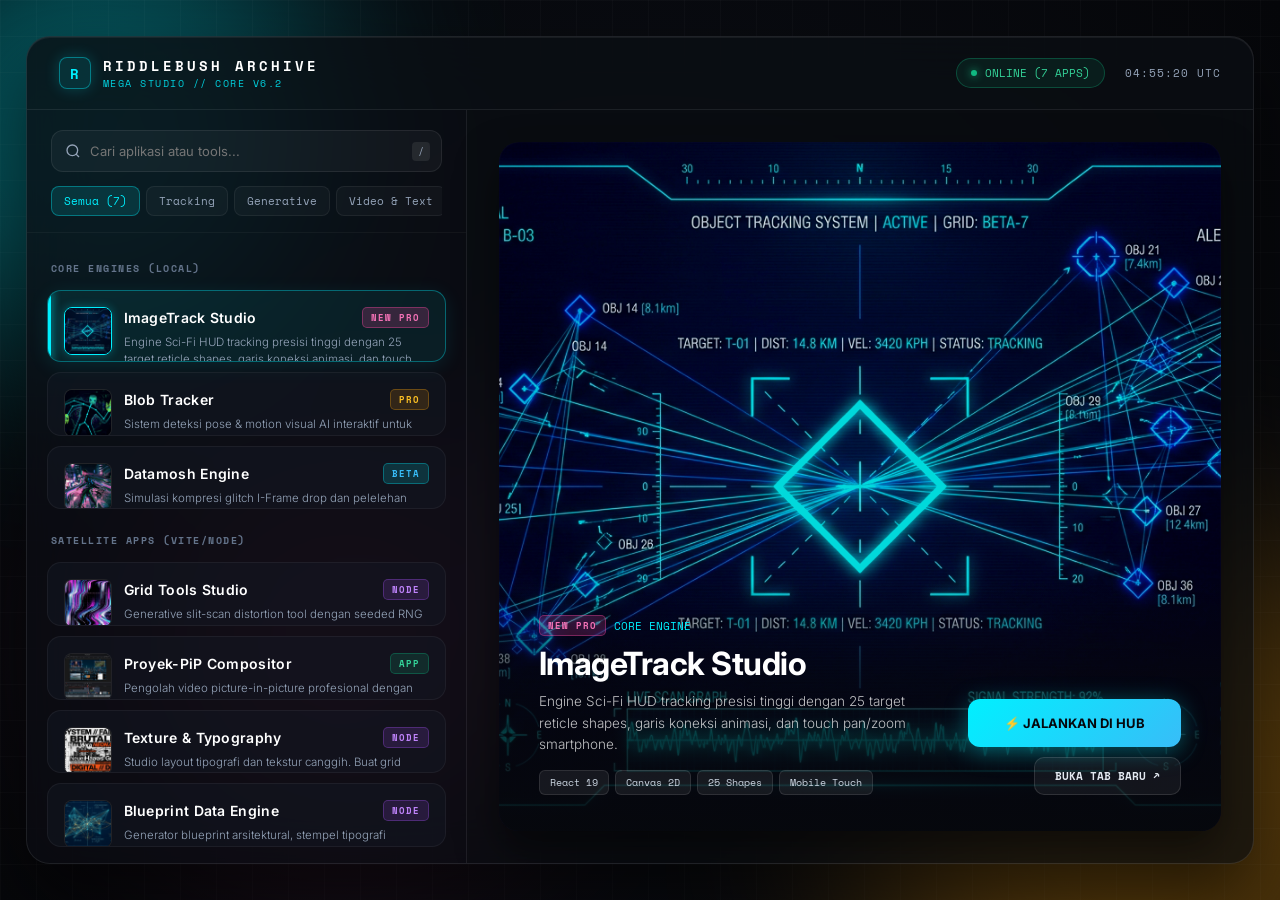
==== commit aefc8405: "feat: add dedicated high-res previews and mini-thumbnails for all 7 apps" ====
--- a/index.html
+++ b/index.html
@@ -364,6 +364,34 @@
         .badge.beta { background: rgba(0, 240, 255, 0.15); color: #38bdf8; border: 1px solid rgba(0, 240, 255, 0.3); }
         .badge.node { background: rgba(168, 85, 247, 0.15); color: #c084fc; border: 1px solid rgba(168, 85, 247, 0.3); }
         .badge.app { background: rgba(16, 185, 129, 0.15); color: #34d399; border: 1px solid rgba(16, 185, 129, 0.3); }
+
+        .tool-card-content {
+            display: flex;
+            gap: 12px;
+            align-items: flex-start;
+        }
+        .tool-mini-thumb {
+            width: 48px;
+            height: 48px;
+            border-radius: 8px;
+            object-fit: cover;
+            border: 1px solid rgba(255, 255, 255, 0.1);
+            background: rgba(0, 0, 0, 0.4);
+            flex-shrink: 0;
+            transition: transform 0.25s ease, border-color 0.25s ease;
+        }
+        .tool-card:hover .tool-mini-thumb {
+            transform: scale(1.06);
+            border-color: rgba(255, 255, 255, 0.25);
+        }
+        .tool-card.active .tool-mini-thumb {
+            border-color: var(--accent-cyan);
+            box-shadow: 0 0 10px rgba(0, 240, 255, 0.3);
+        }
+        .tool-card-main {
+            flex: 1;
+            min-width: 0;
+        }
 
         .tool-desc {
             font-size: 11.5px;
@@ -668,29 +696,44 @@
                     
                     <!-- 1. IMAGETRACK STUDIO (BARU KITA) -->
                     <div class="tool-card active" data-id="imagetrack" data-cat="tracking" onclick="selectTool('imagetrack', this)">
-                        <div class="tool-header">
-                            <div class="tool-title">ImageTrack Studio</div>
-                            <span class="badge new">NEW PRO</span>
+                        <div class="tool-card-content">
+                            <img src="assets/previews/imagetrack.jpg" alt="ImageTrack" class="tool-mini-thumb" loading="lazy">
+                            <div class="tool-card-main">
+                                <div class="tool-header">
+                                    <div class="tool-title">ImageTrack Studio</div>
+                                    <span class="badge new">NEW PRO</span>
+                                </div>
+                                <p class="tool-desc">Engine Sci-Fi HUD tracking presisi tinggi dengan 25 target reticle shapes, garis koneksi animasi, dan touch pan/zoom smartphone.</p>
+                            </div>
                         </div>
-                        <p class="tool-desc">Engine Sci-Fi HUD tracking presisi tinggi dengan 25 target reticle shapes, garis koneksi animasi, dan touch pan/zoom smartphone.</p>
                     </div>
 
                     <!-- 2. BLOB TRACKER (LAMA) -->
                     <div class="tool-card" data-id="tracker" data-cat="tracking" onclick="selectTool('tracker', this)">
-                        <div class="tool-header">
-                            <div class="tool-title">Blob Tracker</div>
-                            <span class="badge pro">PRO</span>
+                        <div class="tool-card-content">
+                            <img src="assets/previews/tracker.jpg" alt="Blob Tracker" class="tool-mini-thumb" loading="lazy">
+                            <div class="tool-card-main">
+                                <div class="tool-header">
+                                    <div class="tool-title">Blob Tracker</div>
+                                    <span class="badge pro">PRO</span>
+                                </div>
+                                <p class="tool-desc">Sistem deteksi pose & motion visual AI interaktif untuk pertunjukan VJ dan instalasi seni digital.</p>
+                            </div>
                         </div>
-                        <p class="tool-desc">Sistem deteksi pose & motion visual AI interaktif untuk pertunjukan VJ dan instalasi seni digital.</p>
                     </div>
 
                     <!-- 3. DATAMOSH -->
                     <div class="tool-card" data-id="datamosh" data-cat="generative" onclick="selectTool('datamosh', this)">
-                        <div class="tool-header">
-                            <div class="tool-title">Datamosh Engine</div>
-                            <span class="badge beta">BETA</span>
+                        <div class="tool-card-content">
+                            <img src="assets/previews/datamosh.jpg" alt="Datamosh Engine" class="tool-mini-thumb" loading="lazy">
+                            <div class="tool-card-main">
+                                <div class="tool-header">
+                                    <div class="tool-title">Datamosh Engine</div>
+                                    <span class="badge beta">BETA</span>
+                                </div>
+                                <p class="tool-desc">Simulasi kompresi glitch I-Frame drop dan pelelehan piksel (pixel bleed) ikonik langsung di browser.</p>
+                            </div>
                         </div>
-                        <p class="tool-desc">Simulasi kompresi glitch I-Frame drop dan pelelehan piksel (pixel bleed) ikonik langsung di browser.</p>
                     </div>
 
                     <!-- SECTION 2: SATELLITE APPS -->
@@ -698,38 +741,58 @@
 
                     <!-- 4. GRID TOOLS -->
                     <div class="tool-card" data-id="gridtools" data-cat="generative" onclick="selectTool('gridtools', this)">
-                        <div class="tool-header">
-                            <div class="tool-title">Grid Tools Studio</div>
-                            <span class="badge node">NODE</span>
+                        <div class="tool-card-content">
+                            <img src="assets/previews/gridtools.jpg" alt="Grid Tools" class="tool-mini-thumb" loading="lazy">
+                            <div class="tool-card-main">
+                                <div class="tool-header">
+                                    <div class="tool-title">Grid Tools Studio</div>
+                                    <span class="badge node">NODE</span>
+                                </div>
+                                <p class="tool-desc">Generative slit-scan distortion tool dengan seeded RNG processing dan anotasi estetik AI.</p>
+                            </div>
                         </div>
-                        <p class="tool-desc">Generative slit-scan distortion tool dengan seeded RNG processing dan anotasi estetik AI.</p>
                     </div>
 
                     <!-- 5. PROYEK-PIP -->
                     <div class="tool-card" data-id="proyek_pip" data-cat="video" onclick="selectTool('proyek_pip', this)">
-                        <div class="tool-header">
-                            <div class="tool-title">Proyek-PiP Compositor</div>
-                            <span class="badge app">APP</span>
+                        <div class="tool-card-content">
+                            <img src="assets/previews/proyek_pip.jpg" alt="Proyek-PiP" class="tool-mini-thumb" loading="lazy">
+                            <div class="tool-card-main">
+                                <div class="tool-header">
+                                    <div class="tool-title">Proyek-PiP Compositor</div>
+                                    <span class="badge app">APP</span>
+                                </div>
+                                <p class="tool-desc">Pengolah video picture-in-picture profesional dengan mistar dinamis, pan/zoom, dan rendering 60fps.</p>
+                            </div>
                         </div>
-                        <p class="tool-desc">Pengolah video picture-in-picture profesional dengan mistar dinamis, pan/zoom, dan rendering 60fps.</p>
                     </div>
 
                     <!-- 6. TEXTURE & TYPOGRAPHY -->
                     <div class="tool-card" data-id="editor_tts" data-cat="video" onclick="selectTool('editor_tts', this)">
-                        <div class="tool-header">
-                            <div class="tool-title">Texture & Typography</div>
-                            <span class="badge node">NODE</span>
+                        <div class="tool-card-content">
+                            <img src="assets/previews/editor_tts.jpg" alt="Texture Typography" class="tool-mini-thumb" loading="lazy">
+                            <div class="tool-card-main">
+                                <div class="tool-header">
+                                    <div class="tool-title">Texture & Typography</div>
+                                    <span class="badge node">NODE</span>
+                                </div>
+                                <p class="tool-desc">Studio layout tipografi dan tekstur canggih. Buat grid cyberpunk, kolase poster, dan dynamic blending.</p>
+                            </div>
                         </div>
-                        <p class="tool-desc">Studio layout tipografi dan tekstur canggih. Buat grid cyberpunk, kolase poster, dan dynamic blending.</p>
                     </div>
 
                     <!-- 7. BLUEPRINT DATA ENGINE -->
                     <div class="tool-card" data-id="generator" data-cat="generative" onclick="selectTool('generator', this)">
-                        <div class="tool-header">
-                            <div class="tool-title">Blueprint Data Engine</div>
-                            <span class="badge node">NODE</span>
+                        <div class="tool-card-content">
+                            <img src="assets/previews/generator.jpg" alt="Blueprint Data" class="tool-mini-thumb" loading="lazy">
+                            <div class="tool-card-main">
+                                <div class="tool-header">
+                                    <div class="tool-title">Blueprint Data Engine</div>
+                                    <span class="badge node">NODE</span>
+                                </div>
+                                <p class="tool-desc">Generator blueprint arsitektural, stempel tipografi kustom, dan aset visual dengan node gravitasi dinamis.</p>
+                            </div>
                         </div>
-                        <p class="tool-desc">Generator blueprint arsitektural, stempel tipografi kustom, dan aset visual dengan node gravitasi dinamis.</p>
                     </div>
 
                 </div>
@@ -738,7 +801,7 @@
             <!-- Right Showcase Preview Area -->
             <section class="preview-area">
                 <div class="preview-wrapper">
-                    <img id="preview-img" src="https://images.unsplash.com/photo-1550751827-4bd374c3f58b?q=80&w=1200&auto=format&fit=crop" class="preview-image" alt="App Preview">
+                    <img id="preview-img" src="assets/previews/imagetrack.jpg" class="preview-image" alt="App Preview">
                     
                     <div class="preview-overlay">
                         <div class="preview-info">
@@ -793,7 +856,7 @@
                 badgeClass: 'new',
                 badgeText: 'NEW PRO',
                 desc: 'Creative object & contrast HUD tracking system dengan 25 target reticle shapes, mode scan kuadran, garis jaring animasi, filter neon, dan optimasi gesture layar sentuh smartphone.',
-                img: 'https://images.unsplash.com/photo-1550751827-4bd374c3f58b?q=80&w=1200&auto=format&fit=crop',
+                img: 'assets/previews/imagetrack.jpg',
                 link: 'imagetrack/index.html',
                 tags: ['React 19', 'Canvas 2D', '25 Target Shapes', 'Mobile Touch Gestures', 'PWA Ready']
             },
@@ -803,7 +866,7 @@
                 badgeClass: 'pro',
                 badgeText: 'PRO',
                 desc: 'Sistem deteksi pose & motion visual AI interaktif untuk pertunjukan VJ, instalasi seni digital, dan tracking kamera langsung.',
-                img: 'https://images.unsplash.com/photo-1618005182384-a83a8bd57fbe?q=80&w=1200&auto=format&fit=crop',
+                img: 'assets/previews/tracker.jpg',
                 link: 'tracker.html',
                 tags: ['MediaPipe', 'Face & Pose', 'Live Camera', 'Space Mono HUD']
             },
@@ -813,7 +876,7 @@
                 badgeClass: 'beta',
                 badgeText: 'BETA',
                 desc: 'Simulasikan kompresi glitch video I-Frame drop dan efek pelelehan piksel (pixel bleed) ikonik langsung dari browser Anda.',
-                img: 'https://images.unsplash.com/photo-1604871000636-074fa5117945?q=80&w=1200&auto=format&fit=crop',
+                img: 'assets/previews/datamosh.jpg',
                 link: 'datamosh.html',
                 tags: ['Video Glitch', 'I-Frame Drop', 'Pixel Melt', 'Export WebM']
             },
@@ -823,7 +886,7 @@
                 badgeClass: 'node',
                 badgeText: 'NODE',
                 desc: 'Generative slit-scan distortion tool dengan seeded RNG processing dan anotasi estetik AI.',
-                img: 'https://images.unsplash.com/photo-1614850523459-c2f4c699c52e?q=80&w=1200&auto=format&fit=crop',
+                img: 'assets/previews/gridtools.jpg',
                 link: 'https://riddlebushgridtools.vercel.app/',
                 tags: ['Slit-Scan', 'Generative RNG', 'Vite', 'AI Annotation']
             },
@@ -833,7 +896,7 @@
                 badgeClass: 'app',
                 badgeText: 'APP',
                 desc: 'Pengolah video picture-in-picture profesional dengan mistar dinamis, pan/zoom workspace, dan rendering 60fps.',
-                img: 'https://images.unsplash.com/photo-1633412802994-5c058f151b66?q=80&w=1200&auto=format&fit=crop',
+                img: 'assets/previews/proyek_pip.jpg',
                 link: 'https://pip-editor.vercel.app',
                 tags: ['PiP Compositor', 'Multi-Layer', 'Dynamic Rulers', '60 FPS']
             },
@@ -843,7 +906,7 @@
                 badgeClass: 'node',
                 badgeText: 'NODE',
                 desc: 'Studio layout tipografi dan tekstur canggih. Buat grid cyberpunk, kolase poster, dan dynamic layer blending.',
-                img: 'https://images.unsplash.com/photo-1620641788421-7a1c342ea42e?q=80&w=1200&auto=format&fit=crop',
+                img: 'assets/previews/editor_tts.jpg',
                 link: 'https://editor-tts.vercel.app',
                 tags: ['Typography Studio', 'Cyberpunk Grids', 'Poster Layout', 'Blend Modes']
             },
@@ -853,7 +916,7 @@
                 badgeClass: 'node',
                 badgeText: 'NODE',
                 desc: 'Generator blueprint arsitektural, stempel tipografi kustom, dan aset visual dengan node gravitasi dinamis.',
-                img: 'https://images.unsplash.com/photo-1579546929518-9e396f3cc809?q=80&w=1200&auto=format&fit=crop',
+                img: 'assets/previews/generator.jpg',
                 link: 'https://riddlebush-generator.vercel.app/',
                 tags: ['Generative Blueprint', 'Gravity Nodes', 'Vector Stamps', 'Data Engine']
             }
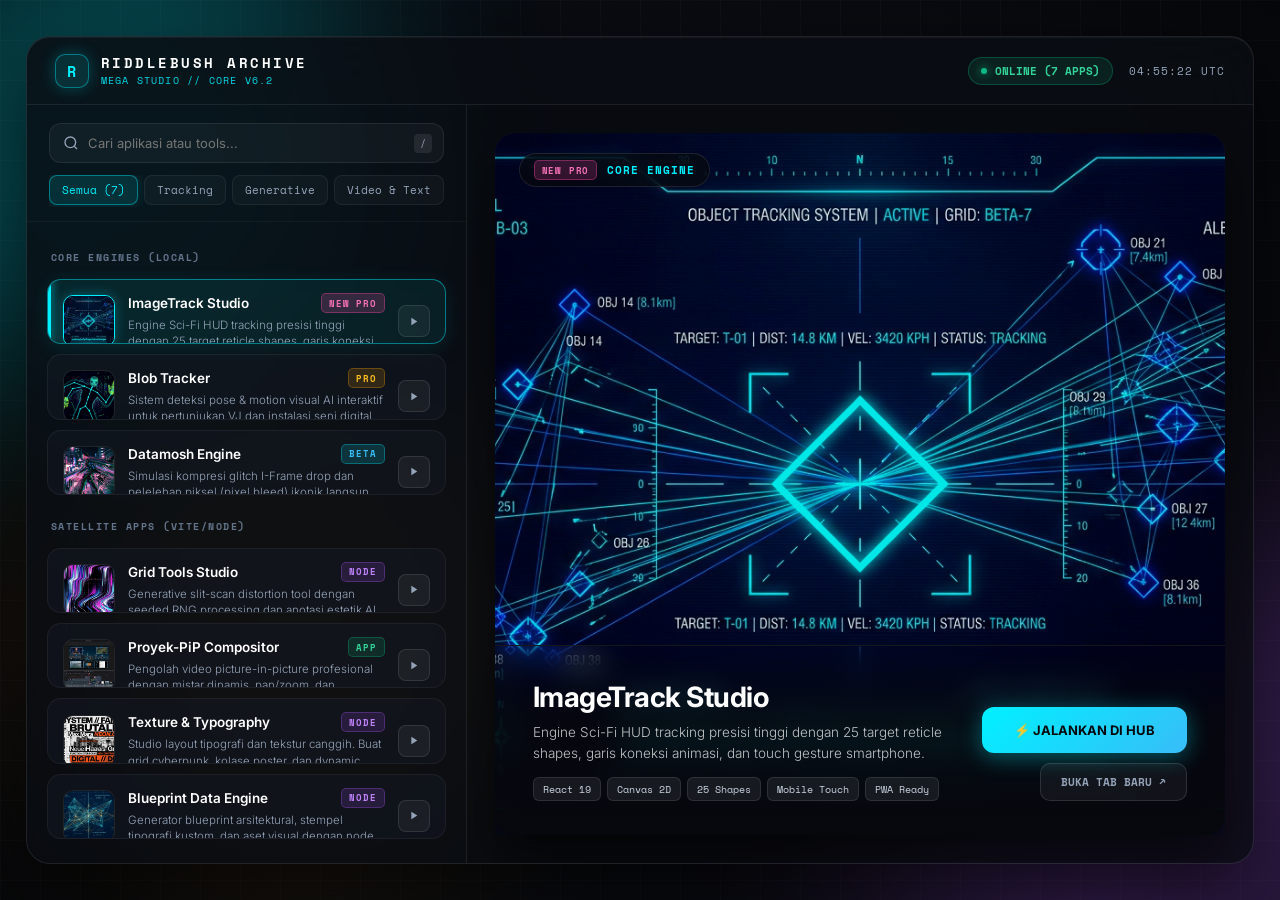
==== commit 55b9e37a: "fix(ui): professional responsive overhaul eliminating layout crowding on mobile/compact viewports" ====
--- a/index.html
+++ b/index.html
@@ -10,16 +10,18 @@
     
     <link rel="preconnect" href="https://fonts.googleapis.com">
     <link rel="preconnect" href="https://fonts.gstatic.com" crossorigin>
-    <link href="https://fonts.googleapis.com/css2?family=Inter:wght@300;400;500;600;700&family=Space+Mono:ital,wght@0,400;0,700;1,400&display=swap" rel="stylesheet">
+    <link href="https://fonts.googleapis.com/css2?family=Inter:wght@300;400;500;600;700;800&family=Space+Mono:ital,wght@0,400;0,700;1,400&display=swap" rel="stylesheet">
     
     <style>
         :root {
             --bg-base: #06070a;
-            --surface-glass: rgba(14, 17, 24, 0.65);
-            --surface-card: rgba(22, 27, 38, 0.45);
-            --surface-hover: rgba(32, 40, 58, 0.6);
+            --surface-glass: rgba(13, 17, 24, 0.72);
+            --surface-card: rgba(20, 25, 36, 0.5);
+            --surface-card-hover: rgba(30, 38, 54, 0.65);
+            --surface-deck: rgba(11, 15, 22, 0.95);
             --border-glass: rgba(255, 255, 255, 0.08);
-            --border-focus: rgba(0, 240, 255, 0.4);
+            --border-card: rgba(255, 255, 255, 0.06);
+            --border-active: rgba(0, 240, 255, 0.45);
             --accent-cyan: #00f0ff;
             --accent-amber: #f59e0b;
             --accent-emerald: #10b981;
@@ -27,12 +29,18 @@
             --accent-pink: #ec4899;
             --text-main: #f8fafc;
             --text-muted: #94a3b8;
-        }
-
-        * { margin: 0; padding: 0; box-sizing: border-box; }
+            --text-sub: #64748b;
+        }
+
+        * {
+            margin: 0;
+            padding: 0;
+            box-sizing: border-box;
+            -webkit-tap-highlight-color: transparent;
+        }
 
         body {
-            font-family: 'Inter', sans-serif;
+            font-family: 'Inter', -apple-system, BlinkMacSystemFont, sans-serif;
             background-color: var(--bg-base);
             color: var(--text-main);
             overflow-x: hidden;
@@ -41,83 +49,86 @@
             align-items: center;
             justify-content: center;
             position: relative;
-            user-select: none;
-        }
-
-        /* --- Ambient Background Glow Orbs --- */
+        }
+
+        /* --- Ambient Animated Glow Orbs --- */
         .ambient-bg {
             position: fixed;
             top: 0; left: 0; width: 100vw; height: 100vh;
             overflow: hidden;
             z-index: -1;
-            background: radial-gradient(circle at 50% 50%, #0c0f17 0%, #06070a 100%);
+            background: radial-gradient(circle at 50% 50%, #0d111a 0%, #06070a 100%);
+            pointer-events: none;
         }
         .orb {
             position: absolute;
             border-radius: 50%;
             filter: blur(100px);
-            opacity: 0.35;
-            animation: float 25s infinite ease-in-out alternate;
-        }
-        .orb-1 { width: 450px; height: 450px; background: var(--accent-cyan); top: -10%; left: -10%; }
-        .orb-2 { width: 550px; height: 550px; background: var(--accent-amber); bottom: -20%; right: -10%; animation-delay: -6s; }
-        .orb-3 { width: 350px; height: 350px; background: var(--accent-purple); top: 35%; left: 45%; opacity: 0.25; animation-delay: -12s; }
-        .orb-4 { width: 420px; height: 420px; background: var(--accent-pink); bottom: 5%; left: 10%; opacity: 0.2; animation-delay: -18s; }
-
-        @keyframes float {
+            opacity: 0.3;
+            animation: floatOrb 25s infinite ease-in-out alternate;
+        }
+        .orb-1 { width: 500px; height: 500px; background: var(--accent-cyan); top: -10%; left: -10%; }
+        .orb-2 { width: 550px; height: 550px; background: var(--accent-purple); bottom: -15%; right: -10%; animation-delay: -7s; }
+        .orb-3 { width: 380px; height: 380px; background: var(--accent-pink); top: 40%; left: 50%; opacity: 0.2; animation-delay: -14s; }
+        .orb-4 { width: 450px; height: 450px; background: var(--accent-amber); bottom: 5%; left: 5%; opacity: 0.22; animation-delay: -20s; }
+
+        @keyframes floatOrb {
             0% { transform: translate(0, 0) scale(1); }
-            50% { transform: translate(40px, -30px) scale(1.15); }
-            100% { transform: translate(-30px, 50px) scale(0.95); }
-        }
-
-        /* Subtle grid overlay */
+            50% { transform: translate(45px, -35px) scale(1.15); }
+            100% { transform: translate(-35px, 45px) scale(0.95); }
+        }
+
+        /* Grid Pattern */
         .ambient-grid {
             position: fixed;
             inset: 0;
             background-image: linear-gradient(rgba(255, 255, 255, 0.02) 1px, transparent 1px),
                               linear-gradient(90deg, rgba(255, 255, 255, 0.02) 1px, transparent 1px);
-            background-size: 36px 36px;
+            background-size: 40px 40px;
             pointer-events: none;
             z-index: -1;
         }
 
-        /* --- Glass Container --- */
+        /* --- Master Container (Desktop & Tablet) --- */
         .glass-container {
             width: 96%;
-            max-width: 1360px;
+            max-width: 1400px;
             height: 92vh;
+            max-height: 880px;
             background: var(--surface-glass);
-            backdrop-filter: blur(28px);
-            -webkit-backdrop-filter: blur(28px);
+            backdrop-filter: blur(32px);
+            -webkit-backdrop-filter: blur(32px);
             border: 1px solid var(--border-glass);
             border-radius: 24px;
-            box-shadow: 0 35px 70px rgba(0, 0, 0, 0.6), inset 0 1px 0 rgba(255, 255, 255, 0.1);
+            box-shadow: 0 30px 80px rgba(0, 0, 0, 0.7), inset 0 1px 0 rgba(255, 255, 255, 0.1);
             display: flex;
             flex-direction: column;
             overflow: hidden;
             position: relative;
         }
 
-        /* --- Header --- */
+        /* --- Top Header --- */
         header {
             display: flex;
             justify-content: space-between;
             align-items: center;
-            padding: 18px 32px;
+            padding: 16px 28px;
             border-bottom: 1px solid var(--border-glass);
-            background: rgba(8, 10, 15, 0.4);
+            background: rgba(8, 11, 17, 0.5);
+            flex-shrink: 0;
         }
 
         .brand {
             display: flex;
             align-items: center;
             gap: 12px;
+            text-decoration: none;
         }
         .brand-logo {
-            width: 32px;
-            height: 32px;
-            border-radius: 8px;
-            background: rgba(0, 240, 255, 0.1);
+            width: 34px;
+            height: 34px;
+            border-radius: 10px;
+            background: rgba(0, 240, 255, 0.12);
             border: 1px solid rgba(0, 240, 255, 0.4);
             display: flex;
             align-items: center;
@@ -125,8 +136,8 @@
             color: var(--accent-cyan);
             font-family: 'Space Mono', monospace;
             font-weight: 700;
-            font-size: 14px;
-            box-shadow: 0 0 15px rgba(0, 240, 255, 0.2);
+            font-size: 15px;
+            box-shadow: 0 0 16px rgba(0, 240, 255, 0.25);
         }
         .brand-text {
             display: flex;
@@ -135,22 +146,22 @@
         .logo-title {
             font-family: 'Space Mono', monospace;
             font-weight: 700;
-            font-size: 14px;
-            letter-spacing: 3px;
+            font-size: 13.5px;
+            letter-spacing: 2.5px;
             color: #ffffff;
         }
         .logo-sub {
             font-size: 10px;
             color: var(--accent-cyan);
-            letter-spacing: 1.5px;
+            letter-spacing: 1.2px;
             font-family: 'Space Mono', monospace;
-            opacity: 0.85;
+            opacity: 0.9;
         }
 
         .header-status {
             display: flex;
             align-items: center;
-            gap: 20px;
+            gap: 16px;
             font-family: 'Space Mono', monospace;
             font-size: 11px;
         }
@@ -158,11 +169,12 @@
             display: flex;
             align-items: center;
             gap: 8px;
-            padding: 6px 14px;
+            padding: 5px 12px;
             border-radius: 20px;
-            background: rgba(16, 185, 129, 0.1);
+            background: rgba(16, 185, 129, 0.12);
             border: 1px solid rgba(16, 185, 129, 0.3);
             color: #34d399;
+            font-weight: 600;
         }
         .status-dot {
             width: 6px;
@@ -182,7 +194,7 @@
             letter-spacing: 1px;
         }
 
-        /* --- Main Workspace --- */
+        /* --- Main Two-Column Layout (Desktop) --- */
         main {
             display: flex;
             flex: 1;
@@ -196,15 +208,17 @@
             border-right: 1px solid var(--border-glass);
             display: flex;
             flex-direction: column;
-            background: rgba(6, 8, 12, 0.35);
+            background: rgba(6, 9, 14, 0.4);
+            flex-shrink: 0;
         }
 
         .sidebar-controls {
-            padding: 20px 24px 14px 24px;
+            padding: 18px 22px 14px 22px;
             display: flex;
             flex-direction: column;
-            gap: 14px;
+            gap: 12px;
             border-bottom: 1px solid rgba(255, 255, 255, 0.04);
+            flex-shrink: 0;
         }
 
         .search-box-wrapper {
@@ -214,7 +228,7 @@
         }
         .search-box {
             width: 100%;
-            padding: 12px 16px 12px 38px;
+            padding: 11px 16px 11px 38px;
             background: rgba(255, 255, 255, 0.04);
             border: 1px solid rgba(255, 255, 255, 0.08);
             border-radius: 12px;
@@ -227,7 +241,7 @@
         .search-box:focus {
             background: rgba(255, 255, 255, 0.08);
             border-color: var(--accent-cyan);
-            box-shadow: 0 0 20px rgba(0, 240, 255, 0.15);
+            box-shadow: 0 0 20px rgba(0, 240, 255, 0.18);
         }
         .search-icon {
             position: absolute;
@@ -247,7 +261,7 @@
             pointer-events: none;
         }
 
-        /* Category Filter Tabs */
+        /* Filter Chips */
         .filter-tabs {
             display: flex;
             gap: 6px;
@@ -277,14 +291,15 @@
         .filter-btn.active {
             color: var(--accent-cyan);
             background: rgba(0, 240, 255, 0.12);
-            border-color: rgba(0, 240, 255, 0.35);
+            border-color: rgba(0, 240, 255, 0.4);
+            box-shadow: 0 0 12px rgba(0, 240, 255, 0.15);
         }
 
         /* Tool Cards List */
         .tool-list {
             flex: 1;
             overflow-y: auto;
-            padding: 16px 20px;
+            padding: 16px 20px 24px 20px;
             display: flex;
             flex-direction: column;
             gap: 10px;
@@ -297,7 +312,7 @@
 
         .category-header {
             font-size: 10px;
-            color: #64748b;
+            color: var(--text-sub);
             font-family: 'Space Mono', monospace;
             font-weight: 700;
             letter-spacing: 1.5px;
@@ -305,11 +320,12 @@
             text-transform: uppercase;
         }
 
+        /* Card Item */
         .tool-card {
             background: var(--surface-card);
-            border: 1px solid rgba(255, 255, 255, 0.05);
+            border: 1px solid var(--border-card);
             border-radius: 14px;
-            padding: 16px;
+            padding: 13px 15px;
             cursor: pointer;
             transition: all 0.25s cubic-bezier(0.16, 1, 0.3, 1);
             position: relative;
@@ -323,13 +339,13 @@
             transition: all 0.25s;
         }
         .tool-card:hover {
-            background: var(--surface-hover);
+            background: var(--surface-card-hover);
             transform: translateY(-2px);
             border-color: rgba(255, 255, 255, 0.12);
         }
         .tool-card.active {
             background: rgba(0, 240, 255, 0.08);
-            border-color: rgba(0, 240, 255, 0.35);
+            border-color: var(--border-active);
             box-shadow: 0 4px 20px rgba(0, 240, 255, 0.1);
         }
         .tool-card.active::before {
@@ -337,27 +353,59 @@
             box-shadow: 0 0 10px var(--accent-cyan);
         }
 
+        .tool-card-content {
+            display: flex;
+            gap: 13px;
+            align-items: center;
+        }
+        .tool-mini-thumb {
+            width: 52px;
+            height: 52px;
+            border-radius: 10px;
+            object-fit: cover;
+            border: 1px solid rgba(255, 255, 255, 0.1);
+            background: rgba(0, 0, 0, 0.4);
+            flex-shrink: 0;
+            transition: transform 0.25s ease, border-color 0.25s ease;
+        }
+        .tool-card:hover .tool-mini-thumb {
+            transform: scale(1.05);
+            border-color: rgba(255, 255, 255, 0.25);
+        }
+        .tool-card.active .tool-mini-thumb {
+            border-color: var(--accent-cyan);
+            box-shadow: 0 0 12px rgba(0, 240, 255, 0.3);
+        }
+        .tool-card-main {
+            flex: 1;
+            min-width: 0;
+        }
+
         .tool-header {
             display: flex;
             justify-content: space-between;
             align-items: center;
-            margin-bottom: 6px;
+            margin-bottom: 4px;
+            gap: 8px;
         }
         .tool-title {
-            font-size: 14px;
+            font-size: 13.5px;
             font-weight: 600;
-            letter-spacing: 0.3px;
             color: #ffffff;
+            white-space: nowrap;
+            overflow: hidden;
+            text-overflow: ellipsis;
         }
 
         .badge {
             font-size: 9px;
             font-weight: 700;
             font-family: 'Space Mono', monospace;
-            padding: 3px 8px;
+            padding: 2.5px 7px;
             border-radius: 5px;
-            letter-spacing: 1px;
+            letter-spacing: 0.8px;
             text-transform: uppercase;
+            flex-shrink: 0;
         }
         .badge.new { background: rgba(236, 72, 153, 0.2); color: #f472b6; border: 1px solid rgba(236, 72, 153, 0.4); }
         .badge.pro { background: rgba(245, 158, 11, 0.15); color: #fbbf24; border: 1px solid rgba(245, 158, 11, 0.3); }
@@ -365,51 +413,47 @@
         .badge.node { background: rgba(168, 85, 247, 0.15); color: #c084fc; border: 1px solid rgba(168, 85, 247, 0.3); }
         .badge.app { background: rgba(16, 185, 129, 0.15); color: #34d399; border: 1px solid rgba(16, 185, 129, 0.3); }
 
-        .tool-card-content {
-            display: flex;
-            gap: 12px;
-            align-items: flex-start;
-        }
-        .tool-mini-thumb {
-            width: 48px;
-            height: 48px;
-            border-radius: 8px;
-            object-fit: cover;
-            border: 1px solid rgba(255, 255, 255, 0.1);
-            background: rgba(0, 0, 0, 0.4);
-            flex-shrink: 0;
-            transition: transform 0.25s ease, border-color 0.25s ease;
-        }
-        .tool-card:hover .tool-mini-thumb {
-            transform: scale(1.06);
-            border-color: rgba(255, 255, 255, 0.25);
-        }
-        .tool-card.active .tool-mini-thumb {
-            border-color: var(--accent-cyan);
-            box-shadow: 0 0 10px rgba(0, 240, 255, 0.3);
-        }
-        .tool-card-main {
-            flex: 1;
-            min-width: 0;
-        }
-
         .tool-desc {
             font-size: 11.5px;
             color: var(--text-muted);
-            line-height: 1.5;
+            line-height: 1.4;
             font-weight: 300;
-        }
-
-        /* --- Right Preview Area --- */
+            display: -webkit-box;
+            -webkit-line-clamp: 2;
+            -webkit-box-orient: vertical;
+            overflow: hidden;
+        }
+
+        .tool-card-play-btn {
+            width: 32px;
+            height: 32px;
+            border-radius: 8px;
+            background: rgba(255, 255, 255, 0.05);
+            border: 1px solid rgba(255, 255, 255, 0.1);
+            color: var(--text-muted);
+            display: flex;
+            align-items: center;
+            justify-content: center;
+            cursor: pointer;
+            transition: all 0.2s;
+            flex-shrink: 0;
+        }
+        .tool-card:hover .tool-card-play-btn {
+            background: rgba(0, 240, 255, 0.15);
+            border-color: rgba(0, 240, 255, 0.4);
+            color: var(--accent-cyan);
+            transform: scale(1.08);
+        }
+
+        /* --- Right Showcase Preview Area (Desktop) --- */
         .preview-area {
             flex: 1;
-            padding: 32px;
+            padding: 28px;
             display: flex;
             flex-direction: column;
             position: relative;
-            justify-content: center;
-            align-items: center;
-            background: rgba(0, 0, 0, 0.2);
+            background: rgba(0, 0, 0, 0.25);
+            overflow: hidden;
         }
 
         .preview-wrapper {
@@ -418,63 +462,77 @@
             border-radius: 20px;
             overflow: hidden;
             position: relative;
-            background: rgba(0, 0, 0, 0.5);
-            box-shadow: inset 0 0 0 1px rgba(255, 255, 255, 0.08), 0 20px 40px rgba(0, 0, 0, 0.5);
-        }
-
+            background: #090c13;
+            box-shadow: inset 0 0 0 1px rgba(255, 255, 255, 0.08), 0 25px 50px rgba(0, 0, 0, 0.6);
+            display: flex;
+            flex-direction: column;
+        }
+
+        /* Artwork Stage */
+        .preview-media-stage {
+            position: absolute;
+            inset: 0;
+            width: 100%;
+            height: 100%;
+            overflow: hidden;
+        }
         .preview-image {
             width: 100%;
             height: 100%;
             object-fit: cover;
-            opacity: 0.85;
-            transition: opacity 0.4s ease, transform 6s cubic-bezier(0.16, 1, 0.3, 1);
+            opacity: 0.9;
+            transition: opacity 0.35s ease, transform 6s cubic-bezier(0.16, 1, 0.3, 1);
+            filter: saturate(1.25) contrast(1.08);
+        }
+        .preview-wrapper:hover .preview-image {
+            transform: scale(1.04);
+        }
+
+        /* Floating Top Left Badge on Artwork */
+        .preview-top-badge {
             position: absolute;
-            top: 0; left: 0;
-            filter: saturate(1.4) contrast(1.1);
-        }
-        .preview-wrapper:hover .preview-image {
-            transform: scale(1.05);
-        }
-
-        .preview-overlay {
+            top: 20px;
+            left: 24px;
+            z-index: 5;
+            display: flex;
+            align-items: center;
+            gap: 10px;
+            background: rgba(6, 9, 14, 0.7);
+            backdrop-filter: blur(12px);
+            -webkit-backdrop-filter: blur(12px);
+            padding: 6px 14px;
+            border-radius: 30px;
+            border: 1px solid rgba(255, 255, 255, 0.1);
+        }
+        .preview-type-tag {
+            font-family: 'Space Mono', monospace;
+            font-size: 10.5px;
+            font-weight: 700;
+            color: var(--accent-cyan);
+            letter-spacing: 1px;
+        }
+
+        /* Bottom Glass Control Dock (Desktop) */
+        .preview-details-deck {
             position: absolute;
             bottom: 0; left: 0; right: 0;
-            padding: 36px 40px;
-            background: linear-gradient(to top, rgba(6, 8, 12, 0.95) 0%, rgba(6, 8, 12, 0.6) 60%, transparent 100%);
+            padding: 34px 38px;
+            background: linear-gradient(to top, rgba(6, 8, 13, 0.98) 0%, rgba(6, 8, 13, 0.85) 60%, transparent 100%);
+            backdrop-filter: blur(14px);
+            -webkit-backdrop-filter: blur(14px);
+            border-top: 1px solid rgba(255, 255, 255, 0.06);
             display: flex;
             justify-content: space-between;
             align-items: flex-end;
-            z-index: 2;
+            z-index: 4;
             gap: 24px;
         }
 
         .preview-info {
-            max-width: 600px;
-        }
-        .preview-meta {
-            display: flex;
-            align-items: center;
-            gap: 8px;
-            margin-bottom: 8px;
-        }
-        .preview-tags {
-            display: flex;
-            gap: 6px;
-            flex-wrap: wrap;
-            margin-top: 14px;
-        }
-        .tag-pill {
-            font-size: 10px;
-            font-family: 'Space Mono', monospace;
-            padding: 4px 10px;
-            border-radius: 6px;
-            background: rgba(255, 255, 255, 0.07);
-            border: 1px solid rgba(255, 255, 255, 0.1);
-            color: #cbd5e1;
-        }
-
+            max-width: 620px;
+        }
         .preview-info h1 {
-            font-size: 32px;
+            font-size: 28px;
             font-weight: 700;
             letter-spacing: -0.5px;
             color: #ffffff;
@@ -487,18 +545,35 @@
             font-weight: 300;
         }
 
+        .preview-tags {
+            display: flex;
+            gap: 6px;
+            flex-wrap: wrap;
+            margin-top: 12px;
+        }
+        .tag-pill {
+            font-size: 10px;
+            font-family: 'Space Mono', monospace;
+            padding: 3.5px 9px;
+            border-radius: 6px;
+            background: rgba(255, 255, 255, 0.07);
+            border: 1px solid rgba(255, 255, 255, 0.1);
+            color: #cbd5e1;
+        }
+
         .preview-actions {
             display: flex;
             flex-direction: column;
             gap: 10px;
             align-items: flex-end;
+            flex-shrink: 0;
         }
 
         .launch-btn-primary {
             background: linear-gradient(135deg, #00f0ff 0%, #38bdf8 100%);
             color: #05070d;
             border: none;
-            padding: 16px 36px;
+            padding: 15px 32px;
             border-radius: 12px;
             font-family: 'Inter', sans-serif;
             font-weight: 700;
@@ -510,18 +585,17 @@
             align-items: center;
             gap: 8px;
             white-space: nowrap;
-            box-shadow: 0 4px 25px rgba(0, 240, 255, 0.35);
+            box-shadow: 0 4px 22px rgba(0, 240, 255, 0.35);
         }
         .launch-btn-primary:hover {
-            transform: translateY(-2px) scale(1.02);
-            box-shadow: 0 6px 30px rgba(0, 240, 255, 0.5);
+            transform: translateY(-2px);
+            box-shadow: 0 6px 28px rgba(0, 240, 255, 0.55);
             background: #ffffff;
         }
-        .launch-btn-primary:active { transform: scale(0.98); }
 
         .launch-btn-secondary {
-            background: rgba(255, 255, 255, 0.06);
-            color: #e2e8f0;
+            background: rgba(255, 255, 255, 0.05);
+            color: var(--text-muted);
             border: 1px solid rgba(255, 255, 255, 0.12);
             padding: 10px 20px;
             border-radius: 10px;
@@ -534,6 +608,7 @@
             display: inline-flex;
             align-items: center;
             gap: 6px;
+            white-space: nowrap;
         }
         .launch-btn-secondary:hover {
             background: rgba(255, 255, 255, 0.12);
@@ -546,27 +621,28 @@
             position: fixed;
             inset: 0;
             background: #06070a;
-            z-index: 100;
+            z-index: 1000;
             display: none;
             flex-direction: column;
         }
         .app-runner-overlay.open { display: flex; }
 
         .runner-nav {
-            height: 48px;
-            background: #0d111a;
+            height: 50px;
+            background: #0b0f17;
             border-bottom: 1px solid rgba(255, 255, 255, 0.08);
             display: flex;
             justify-content: space-between;
             align-items: center;
             padding: 0 20px;
+            flex-shrink: 0;
         }
         .runner-title-box {
             display: flex;
             align-items: center;
-            gap: 12px;
+            gap: 14px;
             font-family: 'Space Mono', monospace;
-            font-size: 12px;
+            font-size: 12.5px;
             font-weight: 700;
         }
         .back-hub-btn {
@@ -593,50 +669,219 @@
             background: #000;
         }
 
-        /* --- Mobile Responsive Rules --- */
+        /* ========================================================= */
+        /* --- RESPONSIVE OPTIMIZATION (MOBILE & COMPACT SCREENS) --- */
+        /* ========================================================= */
         @media (max-width: 900px) {
+            body {
+                align-items: flex-start;
+                padding: 0;
+            }
+
+            /* Enable Natural, Smooth Unified Page Scrolling */
             .glass-container {
                 width: 100%;
-                height: 100vh;
+                min-height: 100vh;
+                height: auto;
+                max-height: none;
                 border-radius: 0;
                 border: none;
-            }
-            main { flex-direction: column; }
-            header { padding: 14px 20px; }
-            .header-status .clock-display { display: none; }
-            .sidebar {
-                width: 100%;
-                height: 52vh;
-                border-right: none;
-                border-top: 1px solid var(--border-glass);
-                order: 2;
-            }
+                overflow-y: auto;
+                overflow-x: hidden;
+            }
+
+            /* Sticky Header */
+            header {
+                position: sticky;
+                top: 0;
+                z-index: 60;
+                backdrop-filter: blur(24px);
+                -webkit-backdrop-filter: blur(24px);
+                background: rgba(6, 8, 12, 0.9);
+                padding: 12px 16px;
+                border-bottom: 1px solid rgba(255, 255, 255, 0.08);
+            }
+            .brand-logo { width: 30px; height: 30px; font-size: 13px; }
+            .logo-title { font-size: 12px; letter-spacing: 2px; }
+            .logo-sub { font-size: 9px; }
+            .clock-display { display: none; }
+            .status-pill { padding: 4px 10px; font-size: 10px; }
+
+            /* Flow as Single Column */
+            main {
+                flex-direction: column;
+                overflow: visible;
+                height: auto;
+            }
+
+            /* --- HERO SPOTLIGHT CARD (Separated Artwork & Deck - NO CLUTTER!) --- */
             .preview-area {
                 order: 1;
-                padding: 16px;
+                padding: 16px 16px 8px 16px;
                 flex: none;
-                height: 38vh;
-            }
-            .preview-overlay {
-                padding: 20px;
+                height: auto;
+                background: transparent;
+            }
+
+            .preview-wrapper {
+                height: auto;
+                border-radius: 18px;
+                border: 1px solid rgba(255, 255, 255, 0.08);
+                box-shadow: 0 14px 34px rgba(0, 0, 0, 0.6);
+                display: flex;
                 flex-direction: column;
-                align-items: flex-start;
+                position: relative;
+                overflow: hidden;
+                background: var(--surface-deck);
+            }
+
+            /* 16:9 Artwork Stage: Crystal Clear, Unobstructed! */
+            .preview-media-stage {
+                position: relative;
+                width: 100%;
+                aspect-ratio: 16 / 9;
+                height: auto;
+                max-height: 240px;
+                overflow: hidden;
+            }
+            .preview-image {
+                position: absolute;
+                inset: 0;
+                width: 100%;
+                height: 100%;
+                object-fit: cover;
+            }
+            .preview-top-badge {
+                top: 12px;
+                left: 12px;
+                padding: 4px 10px;
+            }
+
+            /* Details Deck Cleanly Sitting BELOW the Artwork */
+            .preview-details-deck {
+                position: relative;
+                padding: 16px 18px 20px 18px;
+                background: var(--surface-deck);
+                border-top: 1px solid rgba(255, 255, 255, 0.06);
+                flex-direction: column;
+                align-items: stretch;
                 gap: 14px;
             }
-            .preview-info h1 { font-size: 22px; }
-            .preview-info p { font-size: 11.5px; display: -webkit-box; -webkit-line-clamp: 2; -webkit-box-orient: vertical; overflow: hidden; }
+
+            .preview-info {
+                max-width: 100%;
+            }
+            .preview-info h1 {
+                font-size: 20px;
+                letter-spacing: -0.3px;
+                margin-bottom: 6px;
+            }
+            .preview-info p {
+                font-size: 12.5px;
+                line-height: 1.5;
+                color: rgba(255, 255, 255, 0.8);
+                display: -webkit-box;
+                -webkit-line-clamp: 2;
+                -webkit-box-orient: vertical;
+                overflow: hidden;
+            }
+
+            /* Single Row Swipeable Tags */
+            .preview-tags {
+                margin-top: 8px;
+                flex-wrap: nowrap;
+                overflow-x: auto;
+                scrollbar-width: none;
+                padding-bottom: 2px;
+            }
+            .preview-tags::-webkit-scrollbar { display: none; }
+            .tag-pill {
+                white-space: nowrap;
+                flex-shrink: 0;
+            }
+
+            /* Actions: Full Width, Thumb-Friendly Tactile Buttons */
             .preview-actions {
                 width: 100%;
                 flex-direction: row;
-                justify-content: stretch;
-            }
-            .launch-btn-primary { flex: 1; justify-content: center; padding: 12px; }
-            .launch-btn-secondary { padding: 12px; }
+                gap: 8px;
+                align-items: stretch;
+            }
+            .launch-btn-primary {
+                flex: 1;
+                justify-content: center;
+                padding: 12px 16px;
+                font-size: 12px;
+                border-radius: 10px;
+            }
+            .launch-btn-secondary {
+                padding: 12px 16px;
+                font-size: 10.5px;
+                border-radius: 10px;
+                justify-content: center;
+            }
+
+            /* --- SIDEBAR & APP LIBRARY (Mobile) --- */
+            .sidebar {
+                order: 2;
+                width: 100%;
+                height: auto;
+                border-right: none;
+                background: transparent;
+                overflow: visible;
+            }
+
+            /* Sticky Controls below Header */
+            .sidebar-controls {
+                position: sticky;
+                top: 55px;
+                z-index: 50;
+                backdrop-filter: blur(24px);
+                -webkit-backdrop-filter: blur(24px);
+                background: rgba(6, 8, 12, 0.94);
+                border-top: 1px solid rgba(255, 255, 255, 0.05);
+                border-bottom: 1px solid rgba(255, 255, 255, 0.08);
+                padding: 12px 16px;
+                gap: 10px;
+            }
+
+            .search-box {
+                padding: 10px 14px 10px 36px;
+                font-size: 12.5px;
+            }
+
+            .tool-list {
+                overflow: visible;
+                height: auto;
+                padding: 14px 16px 36px 16px;
+                gap: 10px;
+            }
+
+            .category-header {
+                font-size: 10.5px;
+                margin: 8px 4px 4px 4px;
+            }
+
+            .tool-card {
+                padding: 12px 14px;
+            }
+            .tool-mini-thumb {
+                width: 48px;
+                height: 48px;
+            }
+            .tool-title {
+                font-size: 13px;
+            }
+            .tool-desc {
+                font-size: 11px;
+                line-height: 1.4;
+            }
         }
     </style>
 </head>
 <body>
 
+    <!-- Ambient Animated Background -->
     <div class="ambient-bg">
         <div class="orb orb-1"></div>
         <div class="orb orb-2"></div>
@@ -645,16 +890,18 @@
     </div>
     <div class="ambient-grid"></div>
 
+    <!-- Main Glass Console -->
     <div class="glass-container">
+        
         <!-- Header -->
         <header>
-            <div class="brand">
+            <a href="#" class="brand">
                 <div class="brand-logo">R</div>
                 <div class="brand-text">
                     <span class="logo-title">RIDDLEBUSH ARCHIVE</span>
                     <span class="logo-sub">MEGA STUDIO // CORE V6.2</span>
                 </div>
-            </div>
+            </a>
 
             <div class="header-status">
                 <div class="status-pill">
@@ -669,6 +916,7 @@
         <main>
             <!-- Left Sidebar Navigation -->
             <aside class="sidebar">
+                <!-- Search & Filters (Sticky on mobile) -->
                 <div class="sidebar-controls">
                     <div class="search-box-wrapper">
                         <svg class="search-icon" width="16" height="16" viewBox="0 0 24 24" fill="none" stroke="currentColor" stroke-width="2">
@@ -694,7 +942,7 @@
                     <!-- SECTION 1: CORE ENGINES -->
                     <div class="category-header">Core Engines (Local)</div>
                     
-                    <!-- 1. IMAGETRACK STUDIO (BARU KITA) -->
+                    <!-- 1. IMAGETRACK STUDIO -->
                     <div class="tool-card active" data-id="imagetrack" data-cat="tracking" onclick="selectTool('imagetrack', this)">
                         <div class="tool-card-content">
                             <img src="assets/previews/imagetrack.jpg" alt="ImageTrack" class="tool-mini-thumb" loading="lazy">
@@ -703,12 +951,15 @@
                                     <div class="tool-title">ImageTrack Studio</div>
                                     <span class="badge new">NEW PRO</span>
                                 </div>
-                                <p class="tool-desc">Engine Sci-Fi HUD tracking presisi tinggi dengan 25 target reticle shapes, garis koneksi animasi, dan touch pan/zoom smartphone.</p>
+                                <p class="tool-desc">Engine Sci-Fi HUD tracking presisi tinggi dengan 25 target reticle shapes, garis koneksi animasi, dan touch gesture smartphone.</p>
                             </div>
+                            <button class="tool-card-play-btn" onclick="event.stopPropagation(); launchDirect('imagetrack')" title="Jalankan di Hub">
+                                <svg width="13" height="13" viewBox="0 0 24 24" fill="currentColor"><path d="M8 5v14l11-7z"/></svg>
+                            </button>
                         </div>
                     </div>
 
-                    <!-- 2. BLOB TRACKER (LAMA) -->
+                    <!-- 2. BLOB TRACKER -->
                     <div class="tool-card" data-id="tracker" data-cat="tracking" onclick="selectTool('tracker', this)">
                         <div class="tool-card-content">
                             <img src="assets/previews/tracker.jpg" alt="Blob Tracker" class="tool-mini-thumb" loading="lazy">
@@ -719,6 +970,9 @@
                                 </div>
                                 <p class="tool-desc">Sistem deteksi pose & motion visual AI interaktif untuk pertunjukan VJ dan instalasi seni digital.</p>
                             </div>
+                            <button class="tool-card-play-btn" onclick="event.stopPropagation(); launchDirect('tracker')" title="Jalankan di Hub">
+                                <svg width="13" height="13" viewBox="0 0 24 24" fill="currentColor"><path d="M8 5v14l11-7z"/></svg>
+                            </button>
                         </div>
                     </div>
 
@@ -733,6 +987,9 @@
                                 </div>
                                 <p class="tool-desc">Simulasi kompresi glitch I-Frame drop dan pelelehan piksel (pixel bleed) ikonik langsung di browser.</p>
                             </div>
+                            <button class="tool-card-play-btn" onclick="event.stopPropagation(); launchDirect('datamosh')" title="Jalankan di Hub">
+                                <svg width="13" height="13" viewBox="0 0 24 24" fill="currentColor"><path d="M8 5v14l11-7z"/></svg>
+                            </button>
                         </div>
                     </div>
 
@@ -750,6 +1007,9 @@
                                 </div>
                                 <p class="tool-desc">Generative slit-scan distortion tool dengan seeded RNG processing dan anotasi estetik AI.</p>
                             </div>
+                            <button class="tool-card-play-btn" onclick="event.stopPropagation(); launchDirect('gridtools')" title="Jalankan di Hub">
+                                <svg width="13" height="13" viewBox="0 0 24 24" fill="currentColor"><path d="M8 5v14l11-7z"/></svg>
+                            </button>
                         </div>
                     </div>
 
@@ -764,6 +1024,9 @@
                                 </div>
                                 <p class="tool-desc">Pengolah video picture-in-picture profesional dengan mistar dinamis, pan/zoom, dan rendering 60fps.</p>
                             </div>
+                            <button class="tool-card-play-btn" onclick="event.stopPropagation(); launchDirect('proyek_pip')" title="Jalankan di Hub">
+                                <svg width="13" height="13" viewBox="0 0 24 24" fill="currentColor"><path d="M8 5v14l11-7z"/></svg>
+                            </button>
                         </div>
                     </div>
 
@@ -778,6 +1041,9 @@
                                 </div>
                                 <p class="tool-desc">Studio layout tipografi dan tekstur canggih. Buat grid cyberpunk, kolase poster, dan dynamic blending.</p>
                             </div>
+                            <button class="tool-card-play-btn" onclick="event.stopPropagation(); launchDirect('editor_tts')" title="Jalankan di Hub">
+                                <svg width="13" height="13" viewBox="0 0 24 24" fill="currentColor"><path d="M8 5v14l11-7z"/></svg>
+                            </button>
                         </div>
                     </div>
 
@@ -792,6 +1058,9 @@
                                 </div>
                                 <p class="tool-desc">Generator blueprint arsitektural, stempel tipografi kustom, dan aset visual dengan node gravitasi dinamis.</p>
                             </div>
+                            <button class="tool-card-play-btn" onclick="event.stopPropagation(); launchDirect('generator')" title="Jalankan di Hub">
+                                <svg width="13" height="13" viewBox="0 0 24 24" fill="currentColor"><path d="M8 5v14l11-7z"/></svg>
+                            </button>
                         </div>
                     </div>
 
@@ -799,23 +1068,28 @@
             </aside>
 
             <!-- Right Showcase Preview Area -->
-            <section class="preview-area">
+            <section class="preview-area" id="preview-section">
                 <div class="preview-wrapper">
-                    <img id="preview-img" src="assets/previews/imagetrack.jpg" class="preview-image" alt="App Preview">
+                    <!-- Artwork Stage -->
+                    <div class="preview-media-stage">
+                        <img id="preview-img" src="assets/previews/imagetrack.jpg" class="preview-image" alt="App Preview">
+                        <div class="preview-top-badge">
+                            <span id="preview-badge" class="badge new">NEW PRO</span>
+                            <span id="preview-type" class="preview-type-tag">CORE ENGINE</span>
+                        </div>
+                    </div>
                     
-                    <div class="preview-overlay">
+                    <!-- Details & Action Deck -->
+                    <div class="preview-details-deck">
                         <div class="preview-info">
-                            <div class="preview-meta">
-                                <span id="preview-badge" class="badge new">NEW PRO</span>
-                                <span id="preview-type" style="font-family: 'Space Mono', monospace; font-size: 11px; color: var(--accent-cyan);">CORE ENGINE</span>
-                            </div>
                             <h1 id="preview-title">ImageTrack Studio</h1>
-                            <p id="preview-desc">Engine Sci-Fi HUD tracking presisi tinggi dengan 25 target reticle shapes, garis koneksi animasi, dan touch pan/zoom smartphone.</p>
+                            <p id="preview-desc">Engine Sci-Fi HUD tracking presisi tinggi dengan 25 target reticle shapes, garis koneksi animasi, dan touch gesture smartphone.</p>
                             <div class="preview-tags" id="preview-tags">
                                 <span class="tag-pill">React 19</span>
                                 <span class="tag-pill">Canvas 2D</span>
                                 <span class="tag-pill">25 Shapes</span>
                                 <span class="tag-pill">Mobile Touch</span>
+                                <span class="tag-pill">PWA Ready</span>
                             </div>
                         </div>
 
@@ -840,7 +1114,7 @@
                 <button class="back-hub-btn" onclick="closeInAppRunner()">← KEMBALI KE LOBBY</button>
                 <span id="runner-app-title" style="color: #ffffff;">ImageTrack Studio</span>
             </div>
-            <a id="runner-external-link" href="#" target="_blank" class="launch-btn-secondary" style="padding: 4px 10px; font-size: 10px;">
+            <a id="runner-external-link" href="#" target="_blank" class="launch-btn-secondary" style="padding: 5px 12px; font-size: 10.5px;">
                 Buka Tab Penuh ↗
             </a>
         </div>
@@ -858,7 +1132,7 @@
                 desc: 'Creative object & contrast HUD tracking system dengan 25 target reticle shapes, mode scan kuadran, garis jaring animasi, filter neon, dan optimasi gesture layar sentuh smartphone.',
                 img: 'assets/previews/imagetrack.jpg',
                 link: 'imagetrack/index.html',
-                tags: ['React 19', 'Canvas 2D', '25 Target Shapes', 'Mobile Touch Gestures', 'PWA Ready']
+                tags: ['React 19', 'Canvas 2D', '25 Shapes', 'Touch Gestures', 'PWA Ready']
             },
             'tracker': {
                 title: 'Blob Tracker',
@@ -938,8 +1212,8 @@
             imgEl.style.opacity = '0';
             setTimeout(() => {
                 imgEl.src = data.img;
-                imgEl.style.opacity = '0.85';
-            }, 250);
+                imgEl.style.opacity = '0.9';
+            }, 200);
 
             // Update info
             document.getElementById('preview-title').textContent = data.title;
@@ -963,6 +1237,21 @@
             // Update buttons
             const extBtn = document.getElementById('btn-run-external');
             extBtn.href = data.link;
+
+            // Smooth scroll on mobile if triggered from card list
+            if (window.innerWidth <= 900) {
+                const previewSection = document.getElementById('preview-section');
+                if (previewSection && cardElement) {
+                    previewSection.scrollIntoView({ behavior: 'smooth', block: 'start' });
+                }
+            }
+        }
+
+        // Direct Launch
+        function launchDirect(toolId) {
+            const cardEl = document.querySelector(`.tool-card[data-id="${toolId}"]`);
+            selectTool(toolId, cardEl);
+            launchInApp();
         }
 
         // Jalankan aplikasi langsung di dalam hub (Iframe Runner)
@@ -979,6 +1268,7 @@
             extLink.href = data.link;
             iframe.src = data.link;
             runner.classList.add('open');
+            document.body.style.overflow = 'hidden';
         }
 
         function closeInAppRunner() {
@@ -986,6 +1276,7 @@
             const iframe = document.getElementById('runner-iframe');
             iframe.src = 'about:blank';
             runner.classList.remove('open');
+            document.body.style.overflow = '';
         }
 
         // Category Filter
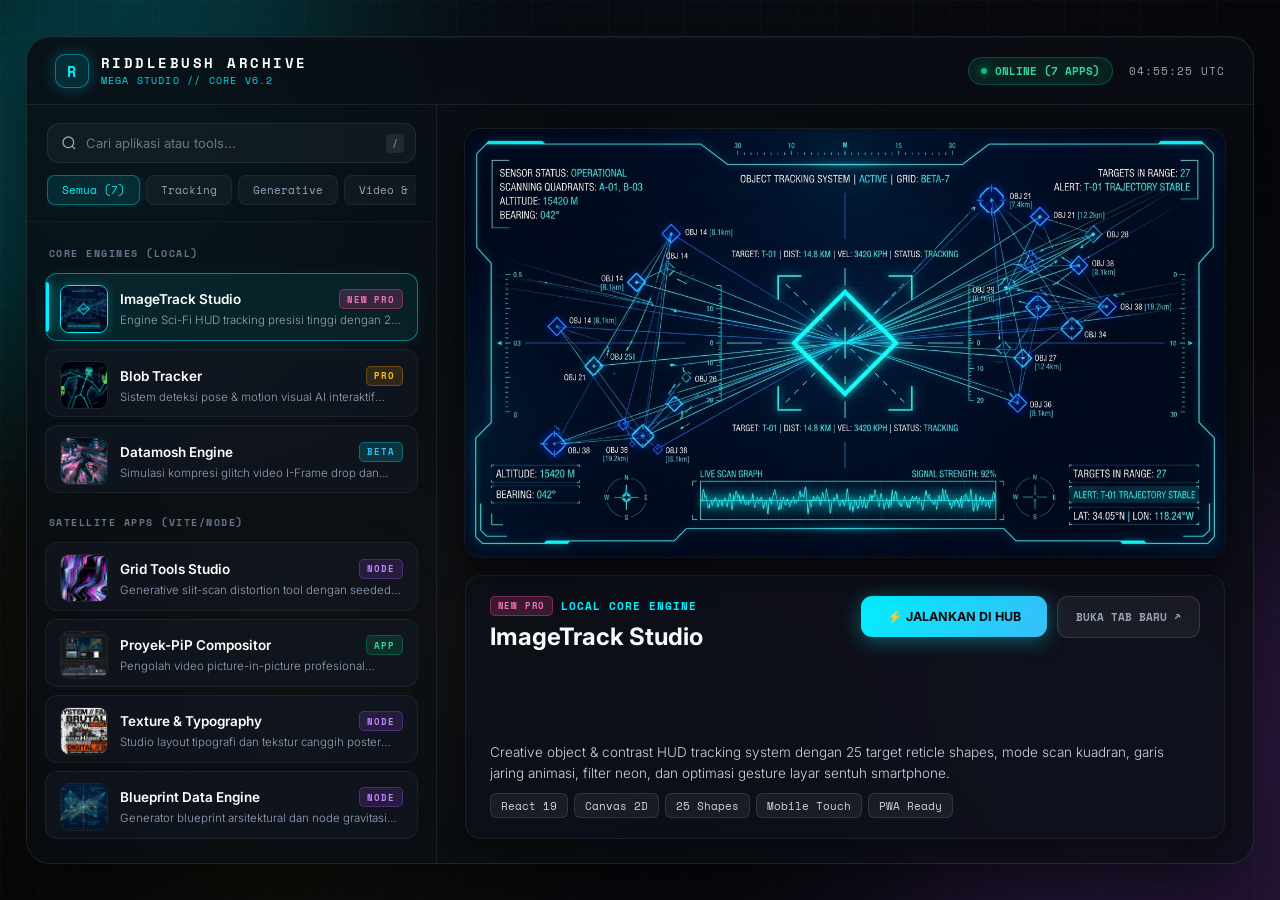
==== commit cf8b9b94: "fix(ui): eliminate visual pollution on desktop by completely separating artwork from control deck" ====
--- a/index.html
+++ b/index.html
@@ -15,10 +15,10 @@
     <style>
         :root {
             --bg-base: #06070a;
-            --surface-glass: rgba(13, 17, 24, 0.72);
-            --surface-card: rgba(20, 25, 36, 0.5);
-            --surface-card-hover: rgba(30, 38, 54, 0.65);
-            --surface-deck: rgba(11, 15, 22, 0.95);
+            --surface-glass: rgba(13, 17, 24, 0.75);
+            --surface-card: rgba(20, 26, 38, 0.5);
+            --surface-card-hover: rgba(28, 36, 52, 0.7);
+            --surface-deck: rgba(14, 18, 28, 0.65);
             --border-glass: rgba(255, 255, 255, 0.08);
             --border-card: rgba(255, 255, 255, 0.06);
             --border-active: rgba(0, 240, 255, 0.45);
@@ -57,34 +57,34 @@
             top: 0; left: 0; width: 100vw; height: 100vh;
             overflow: hidden;
             z-index: -1;
-            background: radial-gradient(circle at 50% 50%, #0d111a 0%, #06070a 100%);
+            background: radial-gradient(circle at 50% 50%, #0d121c 0%, #06070a 100%);
             pointer-events: none;
         }
         .orb {
             position: absolute;
             border-radius: 50%;
-            filter: blur(100px);
-            opacity: 0.3;
-            animation: floatOrb 25s infinite ease-in-out alternate;
+            filter: blur(110px);
+            opacity: 0.28;
+            animation: floatOrb 26s infinite ease-in-out alternate;
         }
         .orb-1 { width: 500px; height: 500px; background: var(--accent-cyan); top: -10%; left: -10%; }
         .orb-2 { width: 550px; height: 550px; background: var(--accent-purple); bottom: -15%; right: -10%; animation-delay: -7s; }
-        .orb-3 { width: 380px; height: 380px; background: var(--accent-pink); top: 40%; left: 50%; opacity: 0.2; animation-delay: -14s; }
-        .orb-4 { width: 450px; height: 450px; background: var(--accent-amber); bottom: 5%; left: 5%; opacity: 0.22; animation-delay: -20s; }
+        .orb-3 { width: 380px; height: 380px; background: var(--accent-pink); top: 35%; left: 45%; opacity: 0.18; animation-delay: -14s; }
+        .orb-4 { width: 450px; height: 450px; background: var(--accent-amber); bottom: 5%; left: 5%; opacity: 0.2; animation-delay: -20s; }
 
         @keyframes floatOrb {
             0% { transform: translate(0, 0) scale(1); }
-            50% { transform: translate(45px, -35px) scale(1.15); }
-            100% { transform: translate(-35px, 45px) scale(0.95); }
-        }
-
-        /* Grid Pattern */
+            50% { transform: translate(40px, -30px) scale(1.15); }
+            100% { transform: translate(-30px, 40px) scale(0.95); }
+        }
+
+        /* Tech Grid Pattern */
         .ambient-grid {
             position: fixed;
             inset: 0;
             background-image: linear-gradient(rgba(255, 255, 255, 0.02) 1px, transparent 1px),
                               linear-gradient(90deg, rgba(255, 255, 255, 0.02) 1px, transparent 1px);
-            background-size: 40px 40px;
+            background-size: 38px 38px;
             pointer-events: none;
             z-index: -1;
         }
@@ -92,15 +92,15 @@
         /* --- Master Container (Desktop & Tablet) --- */
         .glass-container {
             width: 96%;
-            max-width: 1400px;
+            max-width: 1420px;
             height: 92vh;
-            max-height: 880px;
+            max-height: 890px;
             background: var(--surface-glass);
-            backdrop-filter: blur(32px);
-            -webkit-backdrop-filter: blur(32px);
+            backdrop-filter: blur(30px);
+            -webkit-backdrop-filter: blur(30px);
             border: 1px solid var(--border-glass);
             border-radius: 24px;
-            box-shadow: 0 30px 80px rgba(0, 0, 0, 0.7), inset 0 1px 0 rgba(255, 255, 255, 0.1);
+            box-shadow: 0 35px 85px rgba(0, 0, 0, 0.75), inset 0 1px 0 rgba(255, 255, 255, 0.1);
             display: flex;
             flex-direction: column;
             overflow: hidden;
@@ -114,7 +114,7 @@
             align-items: center;
             padding: 16px 28px;
             border-bottom: 1px solid var(--border-glass);
-            background: rgba(8, 11, 17, 0.5);
+            background: rgba(8, 11, 17, 0.55);
             flex-shrink: 0;
         }
 
@@ -204,16 +204,16 @@
 
         /* --- Left Sidebar / Tools Explorer --- */
         .sidebar {
-            width: 440px;
+            width: 410px;
             border-right: 1px solid var(--border-glass);
             display: flex;
             flex-direction: column;
-            background: rgba(6, 9, 14, 0.4);
+            background: rgba(6, 9, 14, 0.45);
             flex-shrink: 0;
         }
 
         .sidebar-controls {
-            padding: 18px 22px 14px 22px;
+            padding: 18px 20px 14px 20px;
             display: flex;
             flex-direction: column;
             gap: 12px;
@@ -272,9 +272,9 @@
         .filter-tabs::-webkit-scrollbar { display: none; }
 
         .filter-btn {
-            padding: 6px 12px;
+            padding: 6px 14px;
             border-radius: 8px;
-            background: rgba(255, 255, 255, 0.03);
+            background: rgba(255, 255, 255, 0.04);
             border: 1px solid rgba(255, 255, 255, 0.06);
             color: var(--text-muted);
             font-size: 11px;
@@ -290,8 +290,8 @@
         }
         .filter-btn.active {
             color: var(--accent-cyan);
-            background: rgba(0, 240, 255, 0.12);
-            border-color: rgba(0, 240, 255, 0.4);
+            background: rgba(0, 240, 255, 0.1);
+            border-color: rgba(0, 240, 255, 0.35);
             box-shadow: 0 0 12px rgba(0, 240, 255, 0.15);
         }
 
@@ -299,10 +299,10 @@
         .tool-list {
             flex: 1;
             overflow-y: auto;
-            padding: 16px 20px 24px 20px;
+            padding: 14px 18px 24px 18px;
             display: flex;
             flex-direction: column;
-            gap: 10px;
+            gap: 8px;
         }
         .tool-list::-webkit-scrollbar { width: 5px; }
         .tool-list::-webkit-scrollbar-thumb {
@@ -316,52 +316,50 @@
             font-family: 'Space Mono', monospace;
             font-weight: 700;
             letter-spacing: 1.5px;
-            margin: 12px 4px 4px 4px;
+            margin: 10px 4px 4px 4px;
             text-transform: uppercase;
         }
 
-        /* Card Item */
+        /* Refined Studio Card Item */
         .tool-card {
             background: var(--surface-card);
             border: 1px solid var(--border-card);
-            border-radius: 14px;
-            padding: 13px 15px;
+            border-radius: 12px;
+            padding: 11px 14px;
             cursor: pointer;
-            transition: all 0.25s cubic-bezier(0.16, 1, 0.3, 1);
+            transition: all 0.22s cubic-bezier(0.16, 1, 0.3, 1);
             position: relative;
             overflow: hidden;
         }
-        .tool-card::before {
-            content: "";
-            position: absolute;
-            top: 0; left: 0; width: 3px; height: 100%;
-            background: transparent;
-            transition: all 0.25s;
-        }
         .tool-card:hover {
             background: var(--surface-card-hover);
-            transform: translateY(-2px);
+            transform: translateX(3px);
             border-color: rgba(255, 255, 255, 0.12);
         }
         .tool-card.active {
             background: rgba(0, 240, 255, 0.08);
             border-color: var(--border-active);
-            box-shadow: 0 4px 20px rgba(0, 240, 255, 0.1);
+            box-shadow: 0 4px 20px rgba(0, 240, 255, 0.08);
         }
         .tool-card.active::before {
+            content: "";
+            position: absolute;
+            left: 0; top: 8px; bottom: 8px;
+            width: 3px;
+            border-radius: 0 3px 3px 0;
             background: var(--accent-cyan);
             box-shadow: 0 0 10px var(--accent-cyan);
         }
 
         .tool-card-content {
             display: flex;
-            gap: 13px;
+            gap: 12px;
             align-items: center;
         }
         .tool-mini-thumb {
-            width: 52px;
-            height: 52px;
-            border-radius: 10px;
+            width: 48px;
+            height: 48px;
+            border-radius: 9px;
             object-fit: cover;
             border: 1px solid rgba(255, 255, 255, 0.1);
             background: rgba(0, 0, 0, 0.4);
@@ -374,7 +372,7 @@
         }
         .tool-card.active .tool-mini-thumb {
             border-color: var(--accent-cyan);
-            box-shadow: 0 0 12px rgba(0, 240, 255, 0.3);
+            box-shadow: 0 0 10px rgba(0, 240, 255, 0.25);
         }
         .tool-card-main {
             flex: 1;
@@ -385,7 +383,7 @@
             display: flex;
             justify-content: space-between;
             align-items: center;
-            margin-bottom: 4px;
+            margin-bottom: 3px;
             gap: 8px;
         }
         .tool-title {
@@ -419,153 +417,131 @@
             line-height: 1.4;
             font-weight: 300;
             display: -webkit-box;
-            -webkit-line-clamp: 2;
+            -webkit-line-clamp: 1;
             -webkit-box-orient: vertical;
             overflow: hidden;
         }
 
-        .tool-card-play-btn {
-            width: 32px;
-            height: 32px;
-            border-radius: 8px;
-            background: rgba(255, 255, 255, 0.05);
-            border: 1px solid rgba(255, 255, 255, 0.1);
-            color: var(--text-muted);
-            display: flex;
-            align-items: center;
-            justify-content: center;
-            cursor: pointer;
-            transition: all 0.2s;
-            flex-shrink: 0;
-        }
-        .tool-card:hover .tool-card-play-btn {
-            background: rgba(0, 240, 255, 0.15);
-            border-color: rgba(0, 240, 255, 0.4);
-            color: var(--accent-cyan);
-            transform: scale(1.08);
-        }
-
-        /* --- Right Showcase Preview Area (Desktop) --- */
+        /* --- RIGHT SHOWCASE PREVIEW AREA (DESKTOP) --- */
+        /* Pristine Clean: ZERO TEXT ON TOP OF ARTWORK! */
         .preview-area {
             flex: 1;
-            padding: 28px;
+            padding: 24px 28px;
             display: flex;
             flex-direction: column;
             position: relative;
-            background: rgba(0, 0, 0, 0.25);
-            overflow: hidden;
+            background: rgba(0, 0, 0, 0.2);
+            overflow-y: auto;
         }
 
         .preview-wrapper {
             width: 100%;
             height: 100%;
-            border-radius: 20px;
+            display: flex;
+            flex-direction: column;
+            justify-content: space-between;
+            gap: 18px;
+        }
+
+        /* 1. Pure Artwork Stage: 100% Crisp, ZERO Text Pollution! */
+        .preview-media-stage {
+            width: 100%;
+            aspect-ratio: 16 / 9;
+            max-height: 440px;
+            border-radius: 16px;
             overflow: hidden;
             position: relative;
-            background: #090c13;
-            box-shadow: inset 0 0 0 1px rgba(255, 255, 255, 0.08), 0 25px 50px rgba(0, 0, 0, 0.6);
-            display: flex;
-            flex-direction: column;
-        }
-
-        /* Artwork Stage */
-        .preview-media-stage {
-            position: absolute;
-            inset: 0;
-            width: 100%;
-            height: 100%;
-            overflow: hidden;
+            background: #080b11;
+            box-shadow: 0 12px 35px rgba(0, 0, 0, 0.65), 0 0 0 1px rgba(255, 255, 255, 0.09);
+            flex-shrink: 0;
         }
         .preview-image {
             width: 100%;
             height: 100%;
             object-fit: cover;
-            opacity: 0.9;
-            transition: opacity 0.35s ease, transform 6s cubic-bezier(0.16, 1, 0.3, 1);
-            filter: saturate(1.25) contrast(1.08);
-        }
-        .preview-wrapper:hover .preview-image {
-            transform: scale(1.04);
-        }
-
-        /* Floating Top Left Badge on Artwork */
-        .preview-top-badge {
-            position: absolute;
-            top: 20px;
-            left: 24px;
-            z-index: 5;
-            display: flex;
-            align-items: center;
-            gap: 10px;
-            background: rgba(6, 9, 14, 0.7);
-            backdrop-filter: blur(12px);
-            -webkit-backdrop-filter: blur(12px);
-            padding: 6px 14px;
-            border-radius: 30px;
-            border: 1px solid rgba(255, 255, 255, 0.1);
+            display: block;
+            transition: opacity 0.3s ease, transform 0.4s ease;
+        }
+        .preview-media-stage:hover .preview-image {
+            transform: scale(1.02);
+        }
+
+        /* 2. Control Deck & Info: Below Artwork with Clean Typography */
+        .preview-details-deck {
+            flex: 1;
+            display: flex;
+            flex-direction: column;
+            justify-content: space-between;
+            gap: 14px;
+            background: var(--surface-deck);
+            border: 1px solid rgba(255, 255, 255, 0.07);
+            border-radius: 16px;
+            padding: 20px 24px;
+            box-shadow: 0 8px 24px rgba(0, 0, 0, 0.4);
+        }
+
+        .deck-header-row {
+            display: flex;
+            justify-content: space-between;
+            align-items: flex-start;
+            gap: 20px;
+        }
+
+        .deck-title-box {
+            display: flex;
+            flex-direction: column;
+            gap: 6px;
+        }
+
+        .deck-meta-line {
+            display: flex;
+            align-items: center;
+            gap: 8px;
         }
         .preview-type-tag {
             font-family: 'Space Mono', monospace;
-            font-size: 10.5px;
+            font-size: 11px;
             font-weight: 700;
             color: var(--accent-cyan);
             letter-spacing: 1px;
         }
 
-        /* Bottom Glass Control Dock (Desktop) */
-        .preview-details-deck {
-            position: absolute;
-            bottom: 0; left: 0; right: 0;
-            padding: 34px 38px;
-            background: linear-gradient(to top, rgba(6, 8, 13, 0.98) 0%, rgba(6, 8, 13, 0.85) 60%, transparent 100%);
-            backdrop-filter: blur(14px);
-            -webkit-backdrop-filter: blur(14px);
-            border-top: 1px solid rgba(255, 255, 255, 0.06);
-            display: flex;
-            justify-content: space-between;
-            align-items: flex-end;
-            z-index: 4;
-            gap: 24px;
-        }
-
-        .preview-info {
-            max-width: 620px;
-        }
         .preview-info h1 {
-            font-size: 28px;
+            font-size: 26px;
             font-weight: 700;
             letter-spacing: -0.5px;
             color: #ffffff;
-            margin-bottom: 8px;
-        }
+            line-height: 1.2;
+        }
+
         .preview-info p {
-            color: rgba(255, 255, 255, 0.75);
+            color: #cbd5e1;
             font-size: 13.5px;
             line-height: 1.6;
             font-weight: 300;
+            margin-top: 4px;
         }
 
         .preview-tags {
             display: flex;
             gap: 6px;
             flex-wrap: wrap;
-            margin-top: 12px;
+            margin-top: 8px;
         }
         .tag-pill {
-            font-size: 10px;
+            font-size: 10.5px;
             font-family: 'Space Mono', monospace;
-            padding: 3.5px 9px;
+            padding: 3.5px 10px;
             border-radius: 6px;
-            background: rgba(255, 255, 255, 0.07);
+            background: rgba(255, 255, 255, 0.06);
             border: 1px solid rgba(255, 255, 255, 0.1);
             color: #cbd5e1;
         }
 
         .preview-actions {
             display: flex;
-            flex-direction: column;
             gap: 10px;
-            align-items: flex-end;
+            align-items: center;
             flex-shrink: 0;
         }
 
@@ -573,11 +549,11 @@
             background: linear-gradient(135deg, #00f0ff 0%, #38bdf8 100%);
             color: #05070d;
             border: none;
-            padding: 15px 32px;
-            border-radius: 12px;
+            padding: 13px 26px;
+            border-radius: 11px;
             font-family: 'Inter', sans-serif;
             font-weight: 700;
-            font-size: 13px;
+            font-size: 12.5px;
             cursor: pointer;
             transition: all 0.25s ease;
             text-decoration: none;
@@ -585,11 +561,11 @@
             align-items: center;
             gap: 8px;
             white-space: nowrap;
-            box-shadow: 0 4px 22px rgba(0, 240, 255, 0.35);
+            box-shadow: 0 4px 20px rgba(0, 240, 255, 0.35);
         }
         .launch-btn-primary:hover {
             transform: translateY(-2px);
-            box-shadow: 0 6px 28px rgba(0, 240, 255, 0.55);
+            box-shadow: 0 6px 26px rgba(0, 240, 255, 0.55);
             background: #ffffff;
         }
 
@@ -597,8 +573,8 @@
             background: rgba(255, 255, 255, 0.05);
             color: var(--text-muted);
             border: 1px solid rgba(255, 255, 255, 0.12);
-            padding: 10px 20px;
-            border-radius: 10px;
+            padding: 12px 18px;
+            border-radius: 11px;
             font-family: 'Space Mono', monospace;
             font-size: 11px;
             font-weight: 600;
@@ -678,7 +654,6 @@
                 padding: 0;
             }
 
-            /* Enable Natural, Smooth Unified Page Scrolling */
             .glass-container {
                 width: 100%;
                 min-height: 100vh;
@@ -690,14 +665,13 @@
                 overflow-x: hidden;
             }
 
-            /* Sticky Header */
             header {
                 position: sticky;
                 top: 0;
                 z-index: 60;
                 backdrop-filter: blur(24px);
                 -webkit-backdrop-filter: blur(24px);
-                background: rgba(6, 8, 12, 0.9);
+                background: rgba(6, 8, 12, 0.92);
                 padding: 12px 16px;
                 border-bottom: 1px solid rgba(255, 255, 255, 0.08);
             }
@@ -707,117 +681,76 @@
             .clock-display { display: none; }
             .status-pill { padding: 4px 10px; font-size: 10px; }
 
-            /* Flow as Single Column */
             main {
                 flex-direction: column;
                 overflow: visible;
                 height: auto;
             }
 
-            /* --- HERO SPOTLIGHT CARD (Separated Artwork & Deck - NO CLUTTER!) --- */
+            /* --- HERO SPOTLIGHT (Mobile: Artwork First, Clean Deck Below) --- */
             .preview-area {
                 order: 1;
-                padding: 16px 16px 8px 16px;
+                padding: 14px 14px 8px 14px;
                 flex: none;
                 height: auto;
                 background: transparent;
+                overflow: visible;
             }
 
             .preview-wrapper {
                 height: auto;
-                border-radius: 18px;
-                border: 1px solid rgba(255, 255, 255, 0.08);
-                box-shadow: 0 14px 34px rgba(0, 0, 0, 0.6);
-                display: flex;
-                flex-direction: column;
-                position: relative;
-                overflow: hidden;
-                background: var(--surface-deck);
-            }
-
-            /* 16:9 Artwork Stage: Crystal Clear, Unobstructed! */
+                gap: 12px;
+            }
+
             .preview-media-stage {
-                position: relative;
-                width: 100%;
                 aspect-ratio: 16 / 9;
-                height: auto;
                 max-height: 240px;
-                overflow: hidden;
-            }
-            .preview-image {
-                position: absolute;
-                inset: 0;
-                width: 100%;
-                height: 100%;
-                object-fit: cover;
-            }
-            .preview-top-badge {
-                top: 12px;
-                left: 12px;
-                padding: 4px 10px;
-            }
-
-            /* Details Deck Cleanly Sitting BELOW the Artwork */
+                border-radius: 14px;
+            }
+
             .preview-details-deck {
-                position: relative;
-                padding: 16px 18px 20px 18px;
-                background: var(--surface-deck);
-                border-top: 1px solid rgba(255, 255, 255, 0.06);
+                padding: 16px;
+                border-radius: 14px;
+                gap: 12px;
+            }
+
+            .deck-header-row {
                 flex-direction: column;
                 align-items: stretch;
-                gap: 14px;
-            }
-
-            .preview-info {
-                max-width: 100%;
-            }
+                gap: 10px;
+            }
+
             .preview-info h1 {
                 font-size: 20px;
-                letter-spacing: -0.3px;
-                margin-bottom: 6px;
             }
             .preview-info p {
                 font-size: 12.5px;
                 line-height: 1.5;
-                color: rgba(255, 255, 255, 0.8);
-                display: -webkit-box;
-                -webkit-line-clamp: 2;
-                -webkit-box-orient: vertical;
-                overflow: hidden;
-            }
-
-            /* Single Row Swipeable Tags */
+            }
+
             .preview-tags {
-                margin-top: 8px;
                 flex-wrap: nowrap;
                 overflow-x: auto;
                 scrollbar-width: none;
                 padding-bottom: 2px;
             }
             .preview-tags::-webkit-scrollbar { display: none; }
-            .tag-pill {
-                white-space: nowrap;
-                flex-shrink: 0;
-            }
-
-            /* Actions: Full Width, Thumb-Friendly Tactile Buttons */
+            .tag-pill { white-space: nowrap; flex-shrink: 0; }
+
             .preview-actions {
                 width: 100%;
                 flex-direction: row;
                 gap: 8px;
-                align-items: stretch;
             }
             .launch-btn-primary {
                 flex: 1;
                 justify-content: center;
-                padding: 12px 16px;
+                padding: 12px 14px;
                 font-size: 12px;
-                border-radius: 10px;
             }
             .launch-btn-secondary {
-                padding: 12px 16px;
+                padding: 12px 14px;
                 font-size: 10.5px;
-                border-radius: 10px;
                 justify-content: center;
             }
 
@@ -831,7 +764,6 @@
                 overflow: visible;
             }
 
-            /* Sticky Controls below Header */
             .sidebar-controls {
                 position: sticky;
                 top: 55px;
@@ -841,40 +773,20 @@
                 background: rgba(6, 8, 12, 0.94);
                 border-top: 1px solid rgba(255, 255, 255, 0.05);
                 border-bottom: 1px solid rgba(255, 255, 255, 0.08);
-                padding: 12px 16px;
+                padding: 12px 14px;
                 gap: 10px;
-            }
-
-            .search-box {
-                padding: 10px 14px 10px 36px;
-                font-size: 12.5px;
             }
 
             .tool-list {
                 overflow: visible;
                 height: auto;
-                padding: 14px 16px 36px 16px;
-                gap: 10px;
+                padding: 12px 14px 36px 14px;
+                gap: 8px;
             }
 
             .category-header {
                 font-size: 10.5px;
                 margin: 8px 4px 4px 4px;
-            }
-
-            .tool-card {
-                padding: 12px 14px;
-            }
-            .tool-mini-thumb {
-                width: 48px;
-                height: 48px;
-            }
-            .tool-title {
-                font-size: 13px;
-            }
-            .tool-desc {
-                font-size: 11px;
-                line-height: 1.4;
             }
         }
     </style>
@@ -916,7 +828,7 @@
         <main>
             <!-- Left Sidebar Navigation -->
             <aside class="sidebar">
-                <!-- Search & Filters (Sticky on mobile) -->
+                <!-- Search & Filters -->
                 <div class="sidebar-controls">
                     <div class="search-box-wrapper">
                         <svg class="search-icon" width="16" height="16" viewBox="0 0 24 24" fill="none" stroke="currentColor" stroke-width="2">
@@ -948,14 +860,11 @@
                             <img src="assets/previews/imagetrack.jpg" alt="ImageTrack" class="tool-mini-thumb" loading="lazy">
                             <div class="tool-card-main">
                                 <div class="tool-header">
-                                    <div class="tool-title">ImageTrack Studio</div>
+                                    <span class="tool-title">ImageTrack Studio</span>
                                     <span class="badge new">NEW PRO</span>
                                 </div>
-                                <p class="tool-desc">Engine Sci-Fi HUD tracking presisi tinggi dengan 25 target reticle shapes, garis koneksi animasi, dan touch gesture smartphone.</p>
+                                <p class="tool-desc">Engine Sci-Fi HUD tracking presisi tinggi dengan 25 target reticle shapes.</p>
                             </div>
-                            <button class="tool-card-play-btn" onclick="event.stopPropagation(); launchDirect('imagetrack')" title="Jalankan di Hub">
-                                <svg width="13" height="13" viewBox="0 0 24 24" fill="currentColor"><path d="M8 5v14l11-7z"/></svg>
-                            </button>
                         </div>
                     </div>
 
@@ -965,14 +874,11 @@
                             <img src="assets/previews/tracker.jpg" alt="Blob Tracker" class="tool-mini-thumb" loading="lazy">
                             <div class="tool-card-main">
                                 <div class="tool-header">
-                                    <div class="tool-title">Blob Tracker</div>
+                                    <span class="tool-title">Blob Tracker</span>
                                     <span class="badge pro">PRO</span>
                                 </div>
-                                <p class="tool-desc">Sistem deteksi pose & motion visual AI interaktif untuk pertunjukan VJ dan instalasi seni digital.</p>
+                                <p class="tool-desc">Sistem deteksi pose & motion visual AI interaktif untuk pertunjukan VJ.</p>
                             </div>
-                            <button class="tool-card-play-btn" onclick="event.stopPropagation(); launchDirect('tracker')" title="Jalankan di Hub">
-                                <svg width="13" height="13" viewBox="0 0 24 24" fill="currentColor"><path d="M8 5v14l11-7z"/></svg>
-                            </button>
                         </div>
                     </div>
 
@@ -982,14 +888,11 @@
                             <img src="assets/previews/datamosh.jpg" alt="Datamosh Engine" class="tool-mini-thumb" loading="lazy">
                             <div class="tool-card-main">
                                 <div class="tool-header">
-                                    <div class="tool-title">Datamosh Engine</div>
+                                    <span class="tool-title">Datamosh Engine</span>
                                     <span class="badge beta">BETA</span>
                                 </div>
-                                <p class="tool-desc">Simulasi kompresi glitch I-Frame drop dan pelelehan piksel (pixel bleed) ikonik langsung di browser.</p>
+                                <p class="tool-desc">Simulasi kompresi glitch video I-Frame drop dan pixel melt browser.</p>
                             </div>
-                            <button class="tool-card-play-btn" onclick="event.stopPropagation(); launchDirect('datamosh')" title="Jalankan di Hub">
-                                <svg width="13" height="13" viewBox="0 0 24 24" fill="currentColor"><path d="M8 5v14l11-7z"/></svg>
-                            </button>
                         </div>
                     </div>
 
@@ -1002,14 +905,11 @@
                             <img src="assets/previews/gridtools.jpg" alt="Grid Tools" class="tool-mini-thumb" loading="lazy">
                             <div class="tool-card-main">
                                 <div class="tool-header">
-                                    <div class="tool-title">Grid Tools Studio</div>
+                                    <span class="tool-title">Grid Tools Studio</span>
                                     <span class="badge node">NODE</span>
                                 </div>
-                                <p class="tool-desc">Generative slit-scan distortion tool dengan seeded RNG processing dan anotasi estetik AI.</p>
+                                <p class="tool-desc">Generative slit-scan distortion tool dengan seeded RNG processing.</p>
                             </div>
-                            <button class="tool-card-play-btn" onclick="event.stopPropagation(); launchDirect('gridtools')" title="Jalankan di Hub">
-                                <svg width="13" height="13" viewBox="0 0 24 24" fill="currentColor"><path d="M8 5v14l11-7z"/></svg>
-                            </button>
                         </div>
                     </div>
 
@@ -1019,14 +919,11 @@
                             <img src="assets/previews/proyek_pip.jpg" alt="Proyek-PiP" class="tool-mini-thumb" loading="lazy">
                             <div class="tool-card-main">
                                 <div class="tool-header">
-                                    <div class="tool-title">Proyek-PiP Compositor</div>
+                                    <span class="tool-title">Proyek-PiP Compositor</span>
                                     <span class="badge app">APP</span>
                                 </div>
-                                <p class="tool-desc">Pengolah video picture-in-picture profesional dengan mistar dinamis, pan/zoom, dan rendering 60fps.</p>
+                                <p class="tool-desc">Pengolah video picture-in-picture profesional dengan mistar dinamis.</p>
                             </div>
-                            <button class="tool-card-play-btn" onclick="event.stopPropagation(); launchDirect('proyek_pip')" title="Jalankan di Hub">
-                                <svg width="13" height="13" viewBox="0 0 24 24" fill="currentColor"><path d="M8 5v14l11-7z"/></svg>
-                            </button>
                         </div>
                     </div>
 
@@ -1036,14 +933,11 @@
                             <img src="assets/previews/editor_tts.jpg" alt="Texture Typography" class="tool-mini-thumb" loading="lazy">
                             <div class="tool-card-main">
                                 <div class="tool-header">
-                                    <div class="tool-title">Texture & Typography</div>
+                                    <span class="tool-title">Texture & Typography</span>
                                     <span class="badge node">NODE</span>
                                 </div>
-                                <p class="tool-desc">Studio layout tipografi dan tekstur canggih. Buat grid cyberpunk, kolase poster, dan dynamic blending.</p>
+                                <p class="tool-desc">Studio layout tipografi dan tekstur canggih poster cyberpunk.</p>
                             </div>
-                            <button class="tool-card-play-btn" onclick="event.stopPropagation(); launchDirect('editor_tts')" title="Jalankan di Hub">
-                                <svg width="13" height="13" viewBox="0 0 24 24" fill="currentColor"><path d="M8 5v14l11-7z"/></svg>
-                            </button>
                         </div>
                     </div>
 
@@ -1053,37 +947,49 @@
                             <img src="assets/previews/generator.jpg" alt="Blueprint Data" class="tool-mini-thumb" loading="lazy">
                             <div class="tool-card-main">
                                 <div class="tool-header">
-                                    <div class="tool-title">Blueprint Data Engine</div>
+                                    <span class="tool-title">Blueprint Data Engine</span>
                                     <span class="badge node">NODE</span>
                                 </div>
-                                <p class="tool-desc">Generator blueprint arsitektural, stempel tipografi kustom, dan aset visual dengan node gravitasi dinamis.</p>
+                                <p class="tool-desc">Generator blueprint arsitektural dan node gravitasi dinamis.</p>
                             </div>
-                            <button class="tool-card-play-btn" onclick="event.stopPropagation(); launchDirect('generator')" title="Jalankan di Hub">
-                                <svg width="13" height="13" viewBox="0 0 24 24" fill="currentColor"><path d="M8 5v14l11-7z"/></svg>
-                            </button>
                         </div>
                     </div>
 
                 </div>
             </aside>
 
-            <!-- Right Showcase Preview Area -->
+            <!-- Right Showcase Preview Area (100% UNCLUTTERED) -->
             <section class="preview-area" id="preview-section">
                 <div class="preview-wrapper">
-                    <!-- Artwork Stage -->
+                    
+                    <!-- 1. Pure Artwork Stage (ZERO TEXT ON TOP) -->
                     <div class="preview-media-stage">
                         <img id="preview-img" src="assets/previews/imagetrack.jpg" class="preview-image" alt="App Preview">
-                        <div class="preview-top-badge">
-                            <span id="preview-badge" class="badge new">NEW PRO</span>
-                            <span id="preview-type" class="preview-type-tag">CORE ENGINE</span>
-                        </div>
                     </div>
                     
-                    <!-- Details & Action Deck -->
+                    <!-- 2. Clean Details & Action Deck (Below Artwork) -->
                     <div class="preview-details-deck">
+                        <div class="deck-header-row">
+                            <div class="deck-title-box">
+                                <div class="deck-meta-line">
+                                    <span id="preview-badge" class="badge new">NEW PRO</span>
+                                    <span id="preview-type" class="preview-type-tag">LOCAL CORE ENGINE</span>
+                                </div>
+                                <h1 id="preview-title">ImageTrack Studio</h1>
+                            </div>
+
+                            <div class="preview-actions">
+                                <button id="btn-run-inapp" class="launch-btn-primary" onclick="launchInApp()">
+                                    <span>⚡ JALANKAN DI HUB</span>
+                                </button>
+                                <a id="btn-run-external" class="launch-btn-secondary" href="imagetrack/index.html" target="_blank">
+                                    <span>BUKA TAB BARU ↗</span>
+                                </a>
+                            </div>
+                        </div>
+
                         <div class="preview-info">
-                            <h1 id="preview-title">ImageTrack Studio</h1>
-                            <p id="preview-desc">Engine Sci-Fi HUD tracking presisi tinggi dengan 25 target reticle shapes, garis koneksi animasi, dan touch gesture smartphone.</p>
+                            <p id="preview-desc">Creative object & contrast HUD tracking system dengan 25 target reticle shapes, mode scan kuadran, garis jaring animasi, filter neon, dan optimasi gesture layar sentuh smartphone.</p>
                             <div class="preview-tags" id="preview-tags">
                                 <span class="tag-pill">React 19</span>
                                 <span class="tag-pill">Canvas 2D</span>
@@ -1092,16 +998,8 @@
                                 <span class="tag-pill">PWA Ready</span>
                             </div>
                         </div>
-
-                        <div class="preview-actions">
-                            <button id="btn-run-inapp" class="launch-btn-primary" onclick="launchInApp()">
-                                <span>⚡ JALANKAN DI HUB</span>
-                            </button>
-                            <a id="btn-run-external" class="launch-btn-secondary" href="imagetrack/index.html" target="_blank">
-                                <span>BUKA TAB BARU ↗</span>
-                            </a>
-                        </div>
                     </div>
+
                 </div>
             </section>
         </main>
@@ -1212,8 +1110,8 @@
             imgEl.style.opacity = '0';
             setTimeout(() => {
                 imgEl.src = data.img;
-                imgEl.style.opacity = '0.9';
-            }, 200);
+                imgEl.style.opacity = '1';
+            }, 180);
 
             // Update info
             document.getElementById('preview-title').textContent = data.title;
@@ -1245,13 +1143,6 @@
                     previewSection.scrollIntoView({ behavior: 'smooth', block: 'start' });
                 }
             }
-        }
-
-        // Direct Launch
-        function launchDirect(toolId) {
-            const cardEl = document.querySelector(`.tool-card[data-id="${toolId}"]`);
-            selectTool(toolId, cardEl);
-            launchInApp();
         }
 
         // Jalankan aplikasi langsung di dalam hub (Iframe Runner)
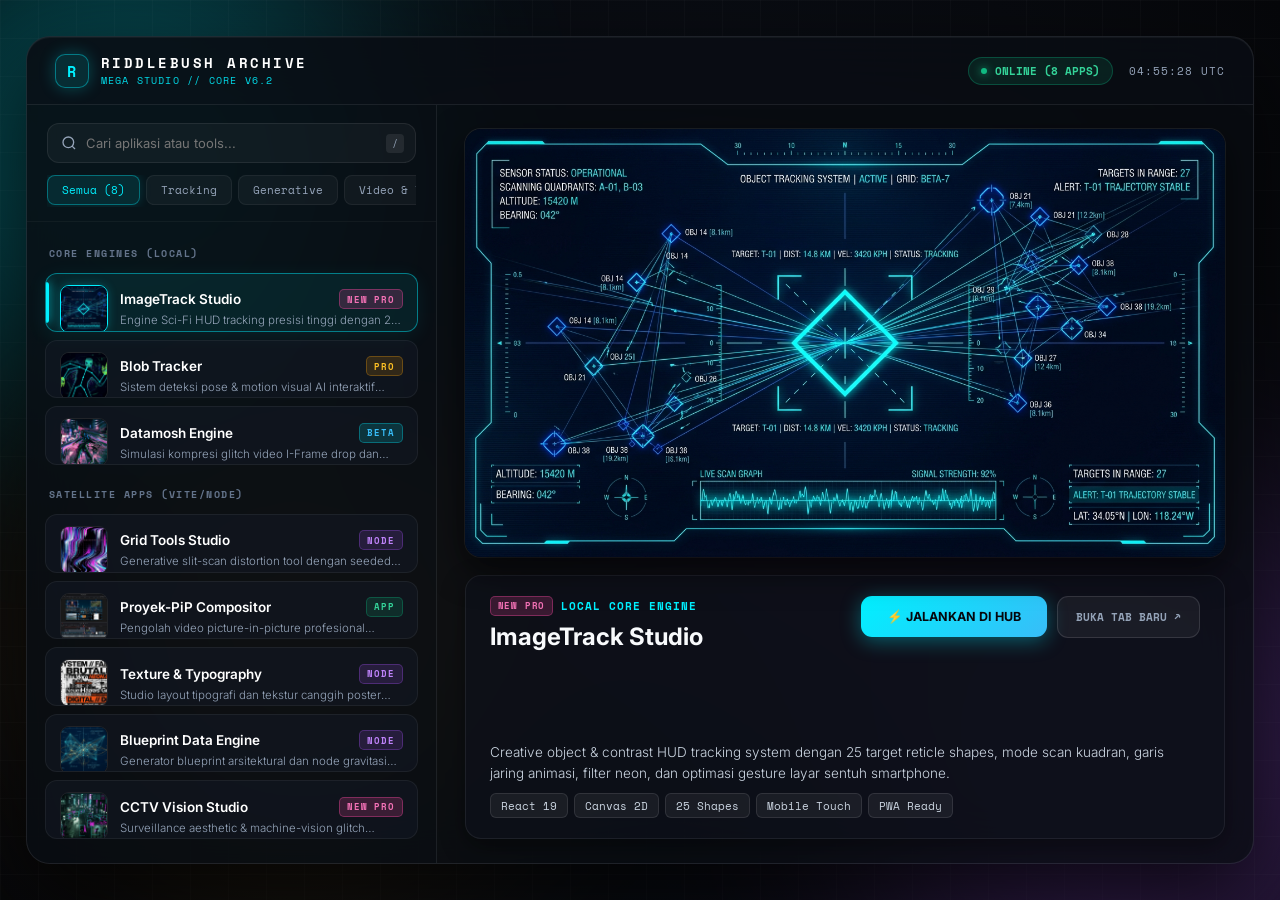
==== commit ad9541cc: "feat: integrate CCTV Vision Studio as 8th app in Mega Studio Hub" ====
--- a/index.html
+++ b/index.html
@@ -818,7 +818,7 @@
             <div class="header-status">
                 <div class="status-pill">
                     <span class="status-dot"></span>
-                    <span>ONLINE (7 APPS)</span>
+                    <span>ONLINE (8 APPS)</span>
                 </div>
                 <div id="live-clock" class="clock-display">00:00:00 UTC</div>
             </div>
@@ -841,7 +841,7 @@
 
                     <!-- Category Pills -->
                     <div class="filter-tabs">
-                        <button class="filter-btn active" onclick="filterCategory('all', this)">Semua (7)</button>
+                        <button class="filter-btn active" onclick="filterCategory('all', this)">Semua (8)</button>
                         <button class="filter-btn" onclick="filterCategory('tracking', this)">Tracking</button>
                         <button class="filter-btn" onclick="filterCategory('generative', this)">Generative</button>
                         <button class="filter-btn" onclick="filterCategory('video', this)">Video & Text</button>
@@ -951,6 +951,20 @@
                                     <span class="badge node">NODE</span>
                                 </div>
                                 <p class="tool-desc">Generator blueprint arsitektural dan node gravitasi dinamis.</p>
+                            </div>
+                        </div>
+                    </div>
+
+                    <!-- 8. CCTV VISION STUDIO -->
+                    <div class="tool-card" data-id="cctv_studio" data-cat="tracking" onclick="selectTool('cctv_studio', this)">
+                        <div class="tool-card-content">
+                            <img src="assets/previews/cctv_studio.jpg" alt="CCTV Vision Studio" class="tool-mini-thumb" loading="lazy">
+                            <div class="tool-card-main">
+                                <div class="tool-header">
+                                    <span class="tool-title">CCTV Vision Studio</span>
+                                    <span class="badge new">NEW PRO</span>
+                                </div>
+                                <p class="tool-desc">Surveillance aesthetic & machine-vision glitch engine MediaPipe AI.</p>
                             </div>
                         </div>
                     </div>
@@ -1091,6 +1105,16 @@
                 img: 'assets/previews/generator.jpg',
                 link: 'https://riddlebush-generator.vercel.app/',
                 tags: ['Generative Blueprint', 'Gravity Nodes', 'Vector Stamps', 'Data Engine']
+            },
+            'cctv_studio': {
+                title: 'CCTV Vision Studio',
+                type: 'SATELLITE VITE APP',
+                badgeClass: 'new',
+                badgeText: 'NEW PRO',
+                desc: 'Surveillance aesthetic & machine-vision glitch processor dengan MediaPipe AI tracking, customizable HUD overlays, retro CRT scanlines, dan 2X supersampled export.',
+                img: 'assets/previews/cctv_studio.jpg',
+                link: 'https://cctv-vision-studio.vercel.app/',
+                tags: ['MediaPipe AI', 'CCTV Glitch', 'Vite', 'Canvas 2D', 'HUD Overlay', 'Anti-Pecah']
             }
         };
 
